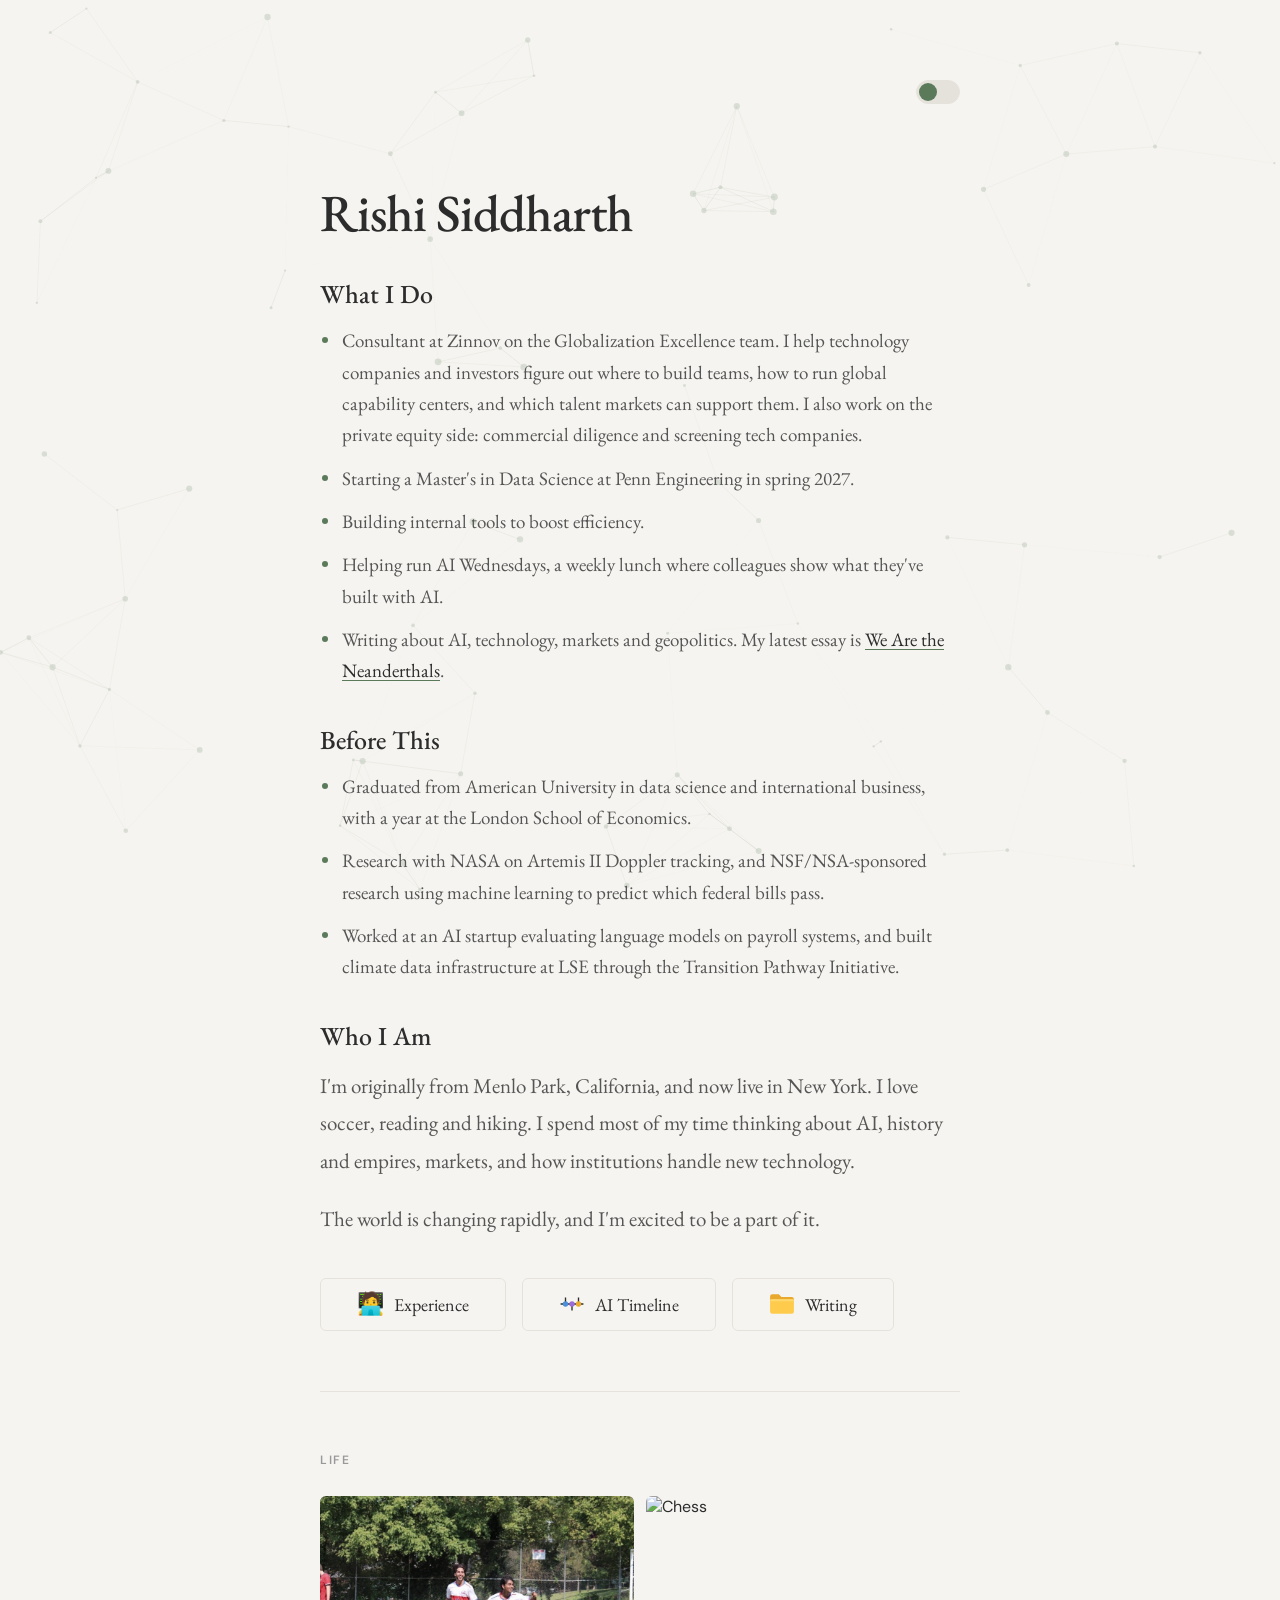
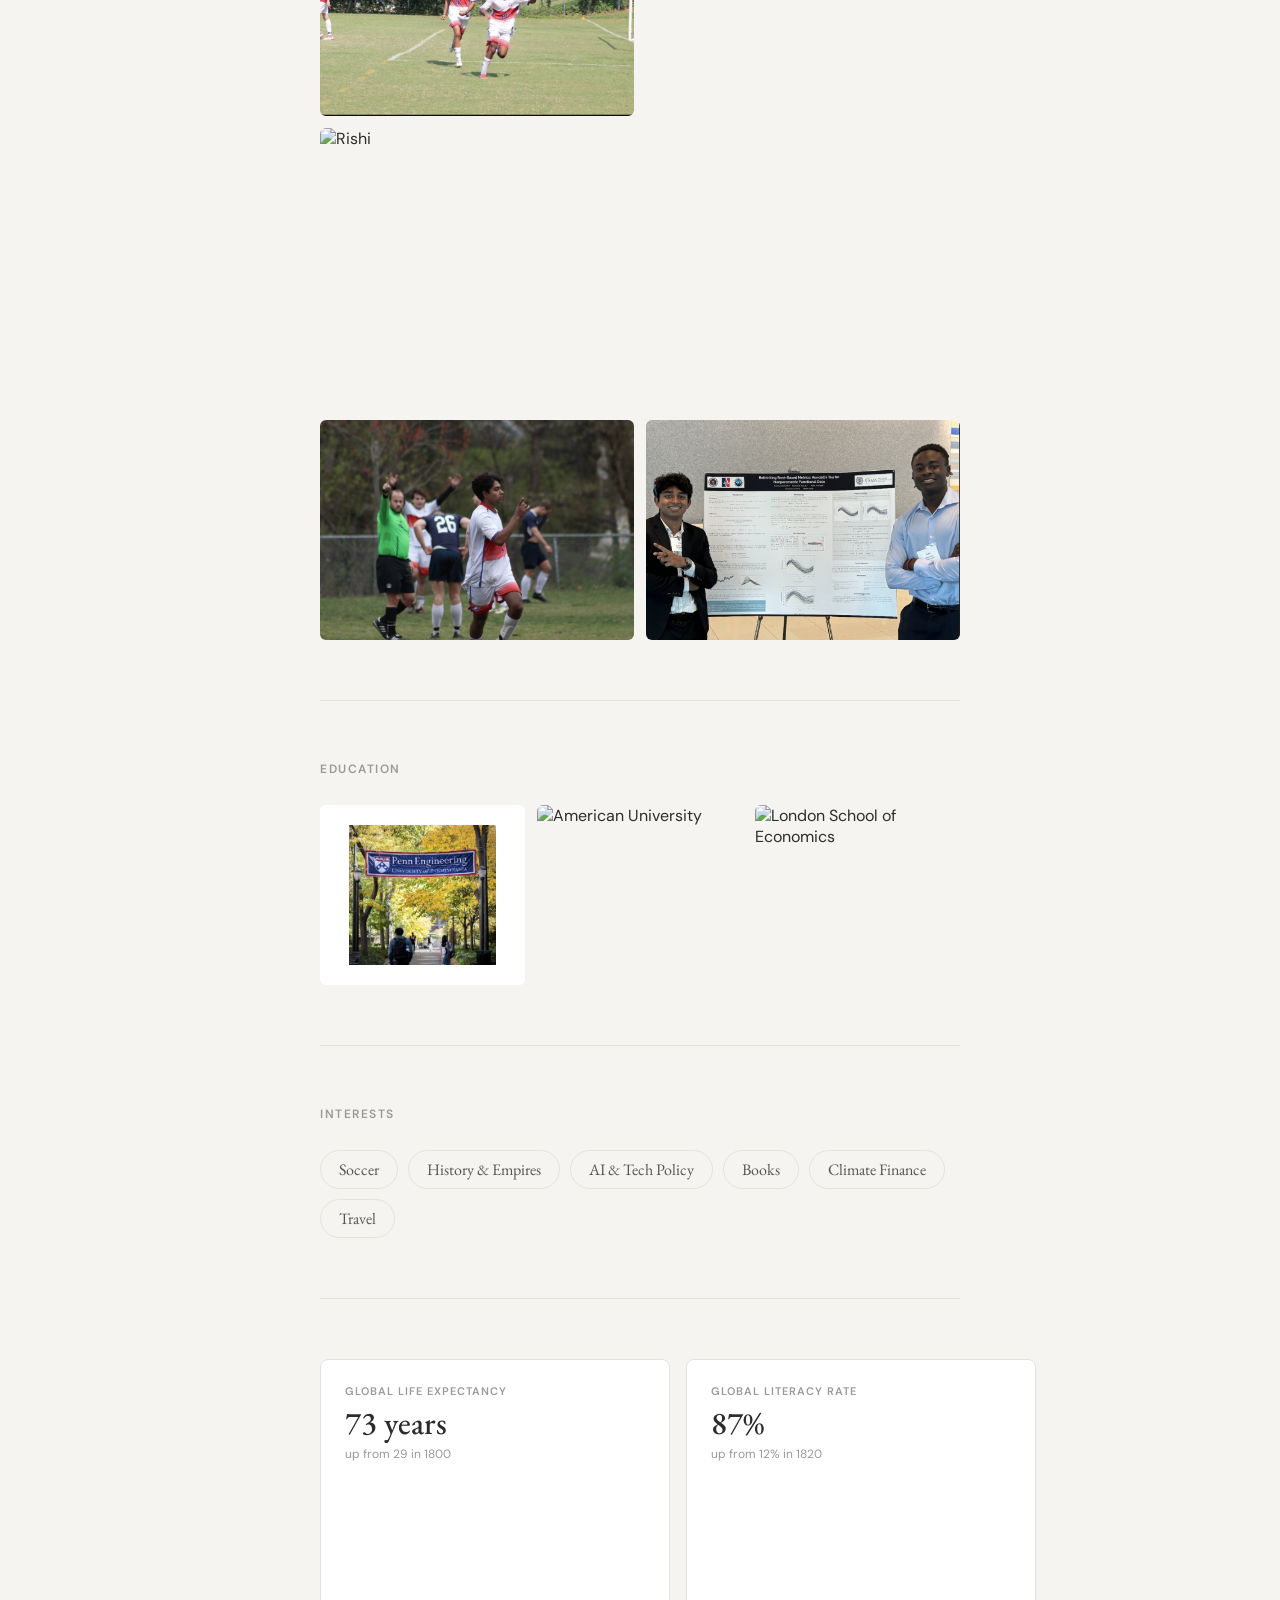
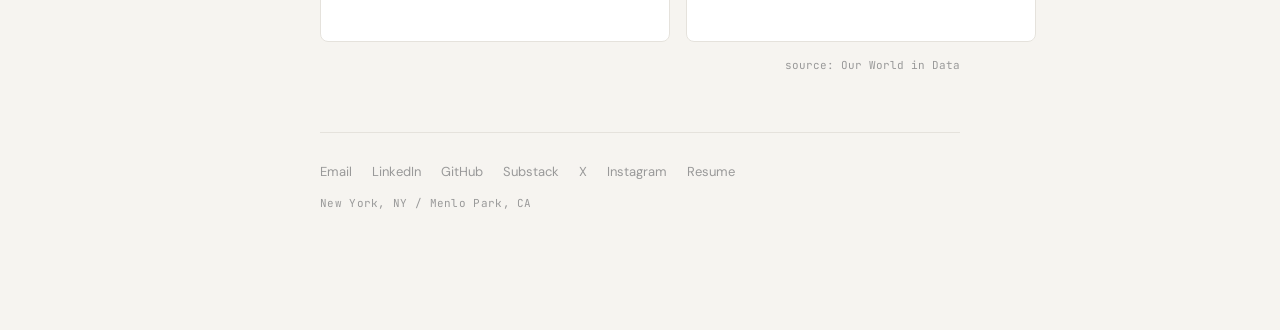
==== index.html @ 066c911d "push" ====
<!DOCTYPE html>
<html lang="en">
<head>
    <meta charset="UTF-8">
    <meta name="viewport" content="width=device-width, initial-scale=1.0">
    <title>Rishi Siddharth</title>
    <link href="https://fonts.googleapis.com/css2?family=EB+Garamond:ital,wght@0,400;0,500;0,600;1,400;1,500&family=DM+Sans:wght@400;500;600&family=JetBrains+Mono:wght@400;500&display=swap" rel="stylesheet">
    <script src="https://cdnjs.cloudflare.com/ajax/libs/Chart.js/4.4.1/chart.umd.min.js"></script>
    <style>
        :root {
            --bg: #f6f4f0;
            --text: #2c2c2c;
            --text-secondary: #555;
            --text-muted: #999;
            --accent: #5a7a5a;
            --accent-dim: #5a7a5a40;
            --border: #e5e2dc;
            --toggle-bg: #e5e2dc;
            --node-color: 90, 122, 90;
            --card-bg: #ffffff;
            --chart-fill: rgba(90, 122, 90, 0.08);
        }

        [data-theme="dark"] {
            --bg: #111111;
            --text: #e8e6e1;
            --text-secondary: #a0a0a0;
            --text-muted: #555;
            --accent: #7fa87f;
            --accent-dim: #7fa87f40;
            --border: #2a2a2a;
            --toggle-bg: #2a2a2a;
            --node-color: 127, 168, 127;
            --card-bg: #1a1a1a;
            --chart-fill: rgba(127, 168, 127, 0.1);
        }

        * { margin: 0; padding: 0; box-sizing: border-box; }
        html { scroll-behavior: smooth; }

        body {
            font-family: 'DM Sans', sans-serif;
            color: var(--text);
            background: var(--bg);
            transition: background 0.4s, color 0.4s;
            overflow-x: hidden;
        }

        #constellation {
            position: fixed;
            top: 0; left: 0;
            width: 100vw; height: 100vh;
            pointer-events: none;
            opacity: 0.4;
            z-index: 0;
        }

        .page {
            position: relative;
            z-index: 1;
            max-width: 720px;
            margin: 0 auto;
            padding: 80px 40px 120px;
        }

        .header {
            display: flex;
            justify-content: space-between;
            align-items: center;
            margin-bottom: 80px;
        }

        .header .name {
            font-family: 'EB Garamond', serif;
            font-size: 18px; font-weight: 500;
            letter-spacing: 0.5px; color: var(--text);
        }

        .theme-toggle {
            width: 44px; height: 24px;
            background: var(--toggle-bg);
            border: 1px solid var(--border);
            border-radius: 12px; cursor: pointer;
            position: relative; transition: background 0.3s;
        }

        .theme-toggle::after {
            content: ''; width: 18px; height: 18px;
            background: var(--accent); border-radius: 50%;
            position: absolute; top: 2px; left: 2px;
            transition: transform 0.3s;
        }

        [data-theme="dark"] .theme-toggle::after { transform: translateX(20px); }

        h1 {
            font-family: 'EB Garamond', serif;
            font-size: 52px; font-weight: 500;
            color: var(--text); letter-spacing: -1px;
            margin-bottom: 12px; line-height: 1.1;
        }

        .tagline {
            font-family: 'JetBrains Mono', monospace;
            font-size: 13px; color: var(--text-muted);
            letter-spacing: 0.5px; margin-bottom: 48px;
        }

        .bio {
            font-family: 'EB Garamond', serif;
            font-size: 21px; line-height: 1.8;
            color: var(--text-secondary); margin-bottom: 20px;
        }

        .page-links {
            flex-wrap: wrap;
            display: flex;
            gap: 16px;
            margin-top: 40px;
        }

        .page-link {
            font-family: 'EB Garamond', serif;
            font-size: 18px;
            color: var(--text);
            padding: 14px 36px;
            border: 1px solid var(--border);
            border-radius: 6px;
            text-decoration: none;
            transition: all 0.3s;
        }

        .page-link:hover {
            border-color: var(--accent);
            color: var(--accent);
            transform: translateY(-2px);
        }

        .divider {
            width: 100%; height: 1px;
            background: var(--border);
            margin: 60px 0;
        }

        .section-label {
            font-size: 12px; font-weight: 600;
            letter-spacing: 1.5px; text-transform: uppercase;
            color: var(--text-muted); margin-bottom: 28px;
        }

        .photo-grid {
            display: grid;
            grid-template-columns: 1fr 1fr;
            gap: 12px;
        }

        .photo-grid img {
            width: 100%; height: 220px;
            object-fit: cover; border-radius: 6px;
            display: block;
            transition: transform 0.4s, filter 0.4s;
            filter: grayscale(20%);
        }

        .photo-grid img:hover {
            transform: scale(1.02);
            filter: grayscale(0%);
        }

        .edu-grid { grid-template-columns: 1fr 1fr 1fr; }
        .edu-grid img { height: 180px; }

        .photo-grid .wide {
            grid-column: 1 / -1;
            height: 280px;
        }

        .interests {
            display: flex; flex-wrap: wrap; gap: 10px;
        }

        .interest {
            font-family: 'EB Garamond', serif;
            font-size: 16px; color: var(--text-secondary);
            padding: 8px 18px;
            border: 1px solid var(--border);
            border-radius: 20px;
            transition: all 0.3s;
        }

        .interest:hover {
            border-color: var(--accent);
            color: var(--accent);
        }

        .charts-grid {
            display: grid;
            grid-template-columns: 1fr 1fr;
            gap: 16px;
        }

        .chart-card {
            background: var(--card-bg);
            border: 1px solid var(--border);
            border-radius: 8px; padding: 24px;
            transition: border-color 0.3s, background 0.4s;
        }

        .chart-card:hover { border-color: var(--accent); }

        .chart-label {
            font-size: 11px; font-weight: 600;
            letter-spacing: 1px; text-transform: uppercase;
            color: var(--text-muted); margin-bottom: 4px;
        }

        .chart-number {
            font-family: 'EB Garamond', serif;
            font-size: 32px; font-weight: 500;
            color: var(--text); margin-bottom: 2px;
        }

        .chart-sub {
            font-size: 12px; color: var(--text-muted);
            margin-bottom: 20px;
        }

        .chart-source {
            font-size: 11px; color: var(--text-muted);
            text-align: right; margin-top: 16px;
            font-family: 'JetBrains Mono', monospace;
        }

        .essay-card {
            display: block;
            border: 1px solid var(--border);
            border-radius: 8px;
            overflow: hidden;
            background: var(--card-bg);
            text-decoration: none;
            color: var(--text);
            transition: border-color 0.3s, transform 0.3s, background 0.4s;
        }

        .essay-card:hover {
            border-color: var(--accent);
            transform: translateY(-2px);
        }

        .essay-cover {
            width: 100%;
            display: block;
            background: #ffffff;
            border-bottom: 1px solid var(--border);
        }

        .essay-body { padding: 24px 28px 28px; }

        .essay-meta {
            font-family: 'JetBrains Mono', monospace;
            font-size: 11px;
            color: var(--text-muted);
            letter-spacing: 0.5px;
            margin-bottom: 10px;
        }

        .essay-title {
            font-family: 'EB Garamond', serif;
            font-size: 28px;
            font-weight: 500;
            color: var(--text);
            margin-bottom: 8px;
        }

        .essay-desc {
            font-family: 'EB Garamond', serif;
            font-size: 18px;
            line-height: 1.6;
            color: var(--text-secondary);
            margin-bottom: 22px;
        }

        .essay-actions { display: flex; gap: 12px; flex-wrap: wrap; }

        .essay-btn {
            font-size: 13px;
            font-weight: 500;
            padding: 10px 20px;
            border-radius: 6px;
            text-decoration: none;
            border: 1px solid var(--border);
            color: var(--text);
            transition: all 0.3s;
        }

        .essay-btn.primary {
            background: var(--text);
            color: var(--bg);
            border-color: var(--text);
        }

        .essay-btn:hover {
            border-color: var(--accent);
            color: var(--accent);
            background: transparent;
        }

        .section-heading {
            font-family: 'EB Garamond', serif;
            font-size: 26px;
            font-weight: 500;
            color: var(--text);
            margin: 36px 0 14px;
        }

        .bullets {
            list-style: none;
            margin-bottom: 8px;
        }

        .bullets li {
            font-family: 'EB Garamond', serif;
            font-size: 19px;
            line-height: 1.65;
            color: var(--text-secondary);
            padding-left: 22px;
            position: relative;
            margin-bottom: 12px;
        }

        .bullets li::before {
            content: '';
            position: absolute;
            left: 2px; top: 12px;
            width: 6px; height: 6px;
            border-radius: 50%;
            background: var(--accent);
        }

        .bullets a, .bio a {
            color: var(--text);
            text-decoration: underline;
            text-decoration-color: var(--accent);
            text-underline-offset: 3px;
        }

        .page-link.folder-link,
        .page-link.icon-link {
            display: inline-flex;
            align-items: center;
            gap: 10px;
        }

        .folder-icon { width: 26px; height: 22px; flex-shrink: 0; }
        .link-emoji { font-size: 22px; line-height: 1; }
        .timeline-icon { width: 26px; height: 22px; flex-shrink: 0; }

        .footer-contacts {
            margin-top: 60px;
            padding-top: 30px;
            border-top: 1px solid var(--border);
            display: flex;
            flex-wrap: wrap;
            gap: 20px;
        }

        .footer-contacts a {
            color: var(--text-muted);
            text-decoration: none;
            font-size: 13px;
            transition: color 0.3s;
        }

        .footer-contacts a:hover { color: var(--accent); }

        .footer-location {
            font-family: 'JetBrains Mono', monospace;
            font-size: 11px;
            color: var(--text-muted);
            margin-top: 16px;
            letter-spacing: 0.3px;
        }

        @media (max-width: 600px) {
            .page { padding: 40px 20px 80px; }
            h1 { font-size: 36px; }
            .photo-grid { grid-template-columns: 1fr; }
            .photo-grid .wide { height: 220px; }
            .photo-grid img { height: 200px; }
            .charts-grid { grid-template-columns: 1fr; }
            .page-links { flex-direction: column; }
            .edu-grid { grid-template-columns: 1fr; }
        }
    </style>
</head>
<body>
    <canvas id="constellation"></canvas>

    <div class="page">
        <div class="header" style="justify-content: flex-end;">
            <div class="theme-toggle" onclick="toggleTheme()" title="Toggle dark mode"></div>
        </div>

        <h1>Rishi Siddharth</h1>

        <h2 class="section-heading">What I Do</h2>
        <ul class="bullets">
            <li>Consultant at Zinnov on the Globalization Excellence team. I help technology companies and investors figure out where to build teams, how to run global capability centers, and which talent markets can support them. I also work on the private equity side: commercial diligence and screening tech companies.</li>
            <li>Starting a Master's in Data Science at Penn Engineering in spring 2027.</li>
            <li>Building internal tools to boost efficiency.</li>
            <li>Helping run AI Wednesdays, a weekly lunch where colleagues show what they've built with AI.</li>
            <li>Writing about AI, technology, markets and geopolitics. My latest essay is <a href="writing.html">We Are the Neanderthals</a>.</li>
        </ul>

        <h2 class="section-heading">Before This</h2>
        <ul class="bullets">
            <li>Graduated from American University in data science and international business, with a year at the London School of Economics.</li>
            <li>Research with NASA on Artemis II Doppler tracking, and NSF/NSA-sponsored research using machine learning to predict which federal bills pass.</li>
            <li>Worked at an AI startup evaluating language models on payroll systems, and built climate data infrastructure at LSE through the Transition Pathway Initiative.</li>
        </ul>

        <h2 class="section-heading">Who I Am</h2>
        <p class="bio">
            I'm originally from Menlo Park, California, and now live in New York. I love soccer, reading and hiking. I spend most of my time thinking about AI, history and empires, markets, and how institutions handle new technology.
        </p>
        <p class="bio">
            The world is changing rapidly, and I'm excited to be a part of it.
        </p>

        <!-- Side Quests: add 4-6 real stories, newest first, then uncomment.
        <h2 class="section-heading">Side Quests</h2>
        <ul class="bullets">
            <li>20XX: ...</li>
        </ul>
        -->

        <div class="page-links">
            <a href="experience.html" class="page-link icon-link"><span class="link-emoji" aria-hidden="true">🧑‍💻</span>Experience</a>
            <a href="ai-timeline.html" class="page-link icon-link"><svg class="timeline-icon" viewBox="0 0 48 40" aria-hidden="true"><line x1="4" y1="20" x2="44" y2="20" stroke="currentColor" stroke-width="3" stroke-linecap="round"/><line x1="12" y1="20" x2="12" y2="8" stroke="currentColor" stroke-width="2.5"/><line x1="24" y1="20" x2="24" y2="32" stroke="currentColor" stroke-width="2.5"/><line x1="36" y1="20" x2="36" y2="8" stroke="currentColor" stroke-width="2.5"/><circle cx="12" cy="20" r="5" fill="#4A90D9"/><circle cx="24" cy="20" r="5" fill="#9B6BD9"/><circle cx="36" cy="20" r="5" fill="#E8A92E"/></svg>AI Timeline</a>
            <a href="writing.html" class="page-link folder-link"><svg class="folder-icon" viewBox="0 0 48 40" aria-hidden="true"><path d="M2 6a4 4 0 0 1 4-4h12l5 5h19a4 4 0 0 1 4 4v3H2z" fill="#E8A92E"/><rect x="2" y="11" width="44" height="27" rx="4" fill="#FFCB4C"/><rect x="2" y="11" width="44" height="4" rx="2" fill="#FFD970"/></svg>Writing</a>
        </div>

        <div class="divider"></div>

        <p class="section-label">Life</p>
        <div class="photo-grid">
            <img src="images/cambridge.png" alt="Cambridge">
            <img src="images/chess.jpeg" alt="Chess">
            <img src="images/rishi.png" alt="Rishi" class="wide">
            <img src="images/soccer.png" alt="Soccer">
            <img src="images/conference.png" alt="Conference">
        </div>

        <div class="divider"></div>

        <p class="section-label">Education</p>
        <div class="photo-grid edu-grid">
            <img src="images/upenn.png" alt="University of Pennsylvania, Penn Engineering" style="object-fit: contain; background: #fff; padding: 20px;">
            <img src="images/American_University.png" alt="American University">
            <img src="images/LSE.png" alt="London School of Economics">
        </div>

        <div class="divider"></div>

        <p class="section-label">Interests</p>
        <div class="interests">
            <span class="interest">Soccer</span>
            <span class="interest">History & Empires</span>
            <span class="interest">AI & Tech Policy</span>
            <span class="interest">Books</span>
            <span class="interest">Climate Finance</span>
            <span class="interest">Travel</span>
        </div>

        <div class="divider"></div>

        <p class="section-label"></p>
        <div class="charts-grid">
            <div class="chart-card">
                <p class="chart-label">Global life expectancy</p>
                <p class="chart-number">73 years</p>
                <p class="chart-sub">up from 29 in 1800</p>
                <canvas id="chart1" height="130"></canvas>
            </div>
            <div class="chart-card">
                <p class="chart-label">Global literacy rate</p>
                <p class="chart-number">87%</p>
                <p class="chart-sub">up from 12% in 1820</p>
                <canvas id="chart2" height="130"></canvas>
            </div>
        </div>
        <p class="chart-source">source: Our World in Data</p>

        <div class="footer-contacts">
            <a href="mailto:rs5309a@american.edu">Email</a>
            <a href="https://www.linkedin.com/in/rishi-siddharth" target="_blank">LinkedIn</a>
            <a href="https://github.com/rishisiddharth" target="_blank">GitHub</a>
            <a href="https://rishisiddharth.substack.com" target="_blank">Substack</a>
            <a href="https://x.com/ertratz" target="_blank">X</a>
            <a href="https://www.instagram.com/ishi" target="_blank">Instagram</a>
            <a href="Rishi_Siddharth_Resume2026.pdf" target="_blank">Resume</a>
        </div>
        <p class="footer-location">New York, NY / Menlo Park, CA</p>
    </div>

    <script>
        function toggleTheme() {
            const html = document.documentElement;
            const next = html.getAttribute('data-theme') === 'dark' ? 'light' : 'dark';
            html.setAttribute('data-theme', next);
            localStorage.setItem('theme', next);
            buildCharts();
        }
        const saved = localStorage.getItem('theme');
        if (saved === 'dark') document.documentElement.setAttribute('data-theme', 'dark');

        const canvas = document.getElementById('constellation');
        const ctx = canvas.getContext('2d');
        const nodes = [];
        const NUM = 80;

        function resize() {
            const dpr = window.devicePixelRatio || 1;
            canvas.width = window.innerWidth * dpr;
            canvas.height = window.innerHeight * dpr;
            ctx.setTransform(dpr, 0, 0, dpr, 0, 0);
        }

        window.addEventListener('resize', resize);
        resize();

        for (let i = 0; i < NUM; i++) {
            nodes.push({
                x: Math.random() * window.innerWidth,
                y: Math.random() * window.innerHeight,
                vx: (Math.random() - 0.5) * 0.3,
                vy: (Math.random() - 0.5) * 0.3,
                r: Math.random() * 2.5 + 1
            });
        }

        function drawConstellation() {
            const w = window.innerWidth;
            const h = window.innerHeight;
            ctx.clearRect(0, 0, w, h);
            const style = getComputedStyle(document.documentElement);
            const rgb = style.getPropertyValue('--node-color').trim();

            for (let i = 0; i < NUM; i++) {
                const a = nodes[i];
                a.x += a.vx; a.y += a.vy;
                if (a.x < 0 || a.x > w) a.vx *= -1;
                if (a.y < 0 || a.y > h) a.vy *= -1;

                for (let j = i + 1; j < NUM; j++) {
                    const b = nodes[j];
                    const dist = Math.sqrt((a.x - b.x) ** 2 + (a.y - b.y) ** 2);
                    if (dist < 160) {
                        ctx.beginPath(); ctx.moveTo(a.x, a.y); ctx.lineTo(b.x, b.y);
                        ctx.strokeStyle = 'rgba(' + rgb + ',' + (0.25 * (1 - dist / 160)) + ')';
                        ctx.lineWidth = 1; ctx.stroke();
                    }
                }
                ctx.beginPath(); ctx.arc(a.x, a.y, a.r, 0, Math.PI * 2);
                ctx.fillStyle = 'rgba(' + rgb + ', 0.45)'; ctx.fill();
            }
            requestAnimationFrame(drawConstellation);
        }
        drawConstellation();

        let chart1Instance = null;
        let chart2Instance = null;

        function buildCharts() {
            const style = getComputedStyle(document.documentElement);
            const accent = style.getPropertyValue('--accent').trim();
            const fill = style.getPropertyValue('--chart-fill').trim();
            const muted = style.getPropertyValue('--text-muted').trim();
            const border = style.getPropertyValue('--border').trim();

            const baseOpts = {
                responsive: true,
                animation: { duration: 1800, easing: 'easeOutQuart' },
                plugins: { legend: { display: false }, tooltip: {
                    backgroundColor: '#1a1a1a', titleFont: { size: 11, family: 'JetBrains Mono' },
                    bodyFont: { size: 11, family: 'JetBrains Mono' },
                    padding: 8, cornerRadius: 4, displayColors: false
                }},
                scales: {
                    x: { grid: { display: false }, ticks: { font: { size: 10, family: 'JetBrains Mono' }, color: muted, maxTicksLimit: 5 }, border: { display: false } },
                    y: { grid: { color: border, drawBorder: false }, ticks: { font: { size: 10, family: 'JetBrains Mono' }, color: muted }, border: { display: false } }
                },
                elements: { point: { radius: 0, hoverRadius: 4, hoverBackgroundColor: accent } }
            };

            if (chart1Instance) chart1Instance.destroy();
            if (chart2Instance) chart2Instance.destroy();

            chart1Instance = new Chart(document.getElementById('chart1'), {
                type: 'line',
                data: {
                    labels: ['1800','1850','1900','1920','1950','1970','1990','2000','2010','2024'],
                    datasets: [{ data: [29,30,32,33,46,58,65,67,70,73], borderColor: accent, backgroundColor: fill, borderWidth: 2, fill: true, tension: 0.4 }]
                },
                options: { ...baseOpts, scales: { ...baseOpts.scales, y: { ...baseOpts.scales.y, min: 20, max: 80, ticks: { ...baseOpts.scales.y.ticks, callback: v => v + 'yr' } } } }
            });

            chart2Instance = new Chart(document.getElementById('chart2'), {
                type: 'line',
                data: {
                    labels: ['1820','1870','1900','1930','1950','1970','1990','2000','2010','2024'],
                    datasets: [{ data: [12,18,21,30,42,60,75,81,84,87], borderColor: accent, backgroundColor: fill, borderWidth: 2, fill: true, tension: 0.4 }]
                },
                options: { ...baseOpts, scales: { ...baseOpts.scales, y: { ...baseOpts.scales.y, min: 0, max: 100, ticks: { ...baseOpts.scales.y.ticks, callback: v => v + '%' } } } }
            });
        }

        buildCharts();
    </script>
</body>
</html>
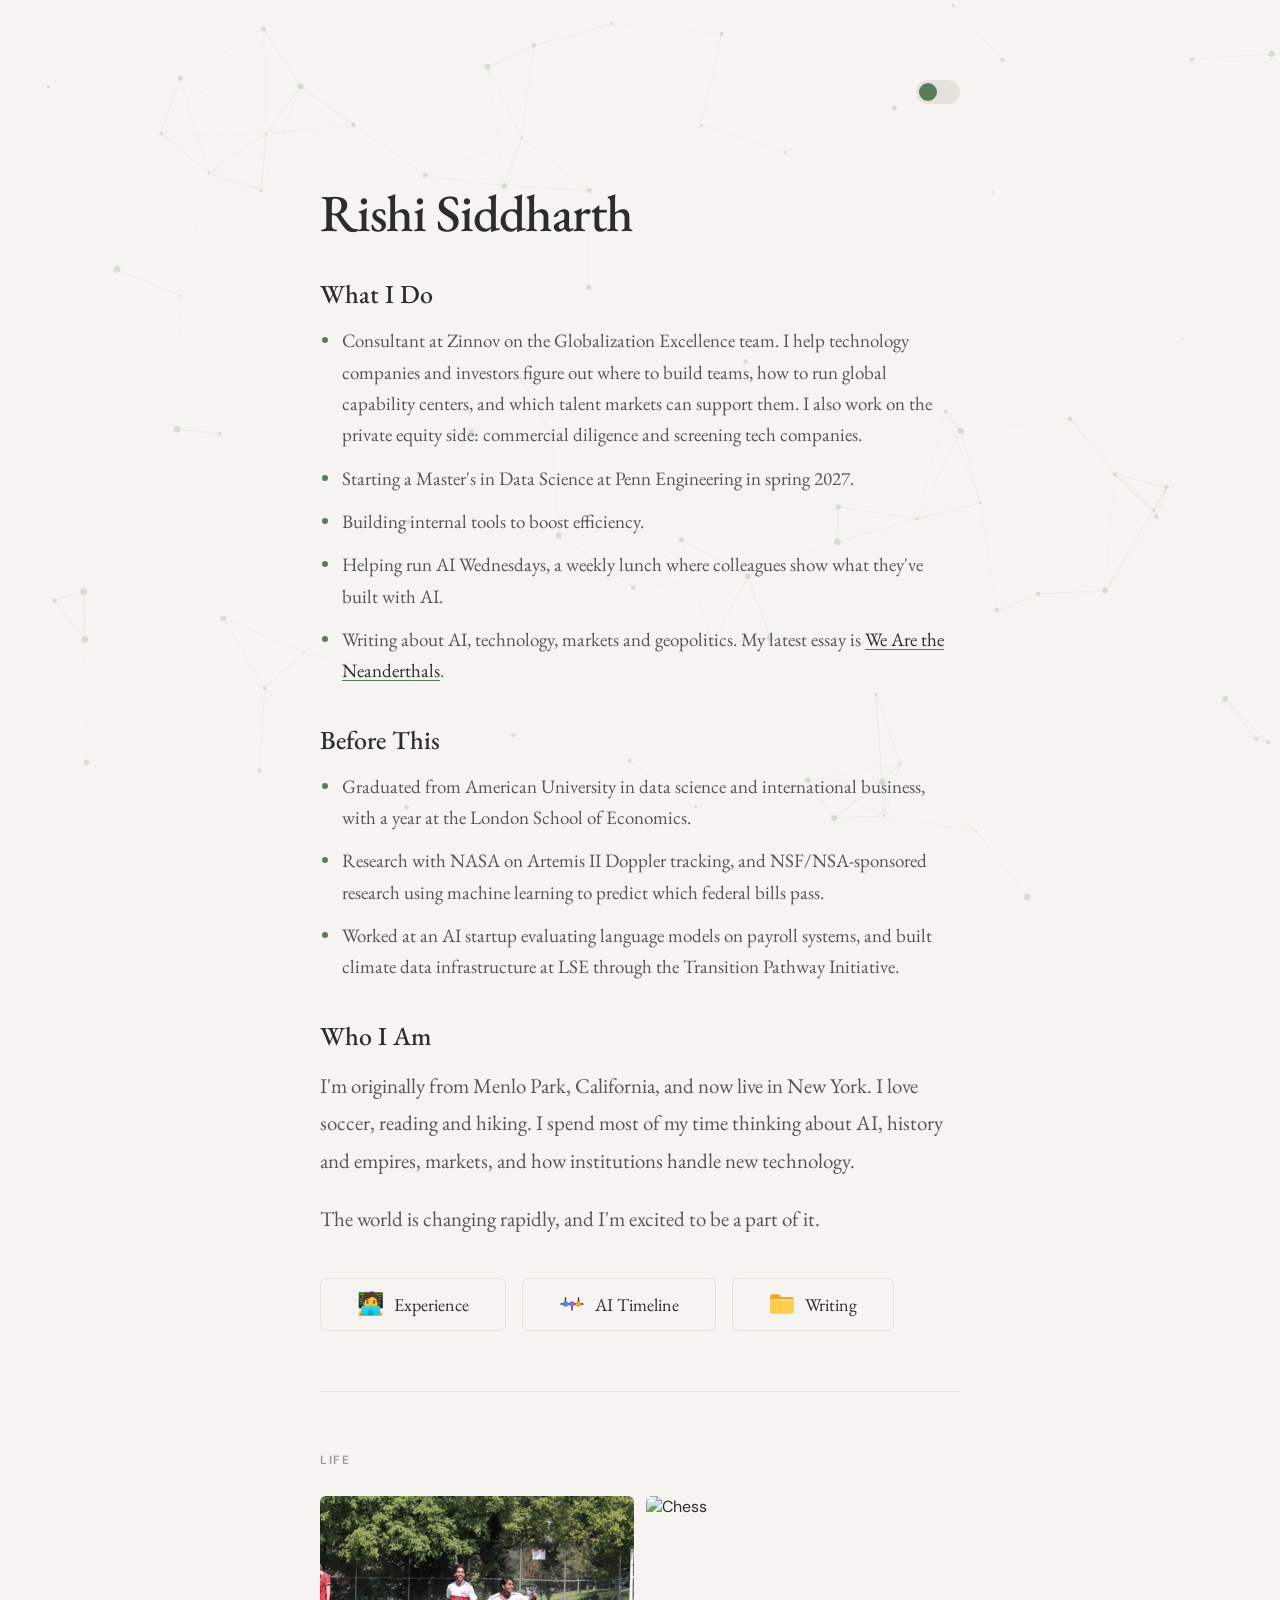
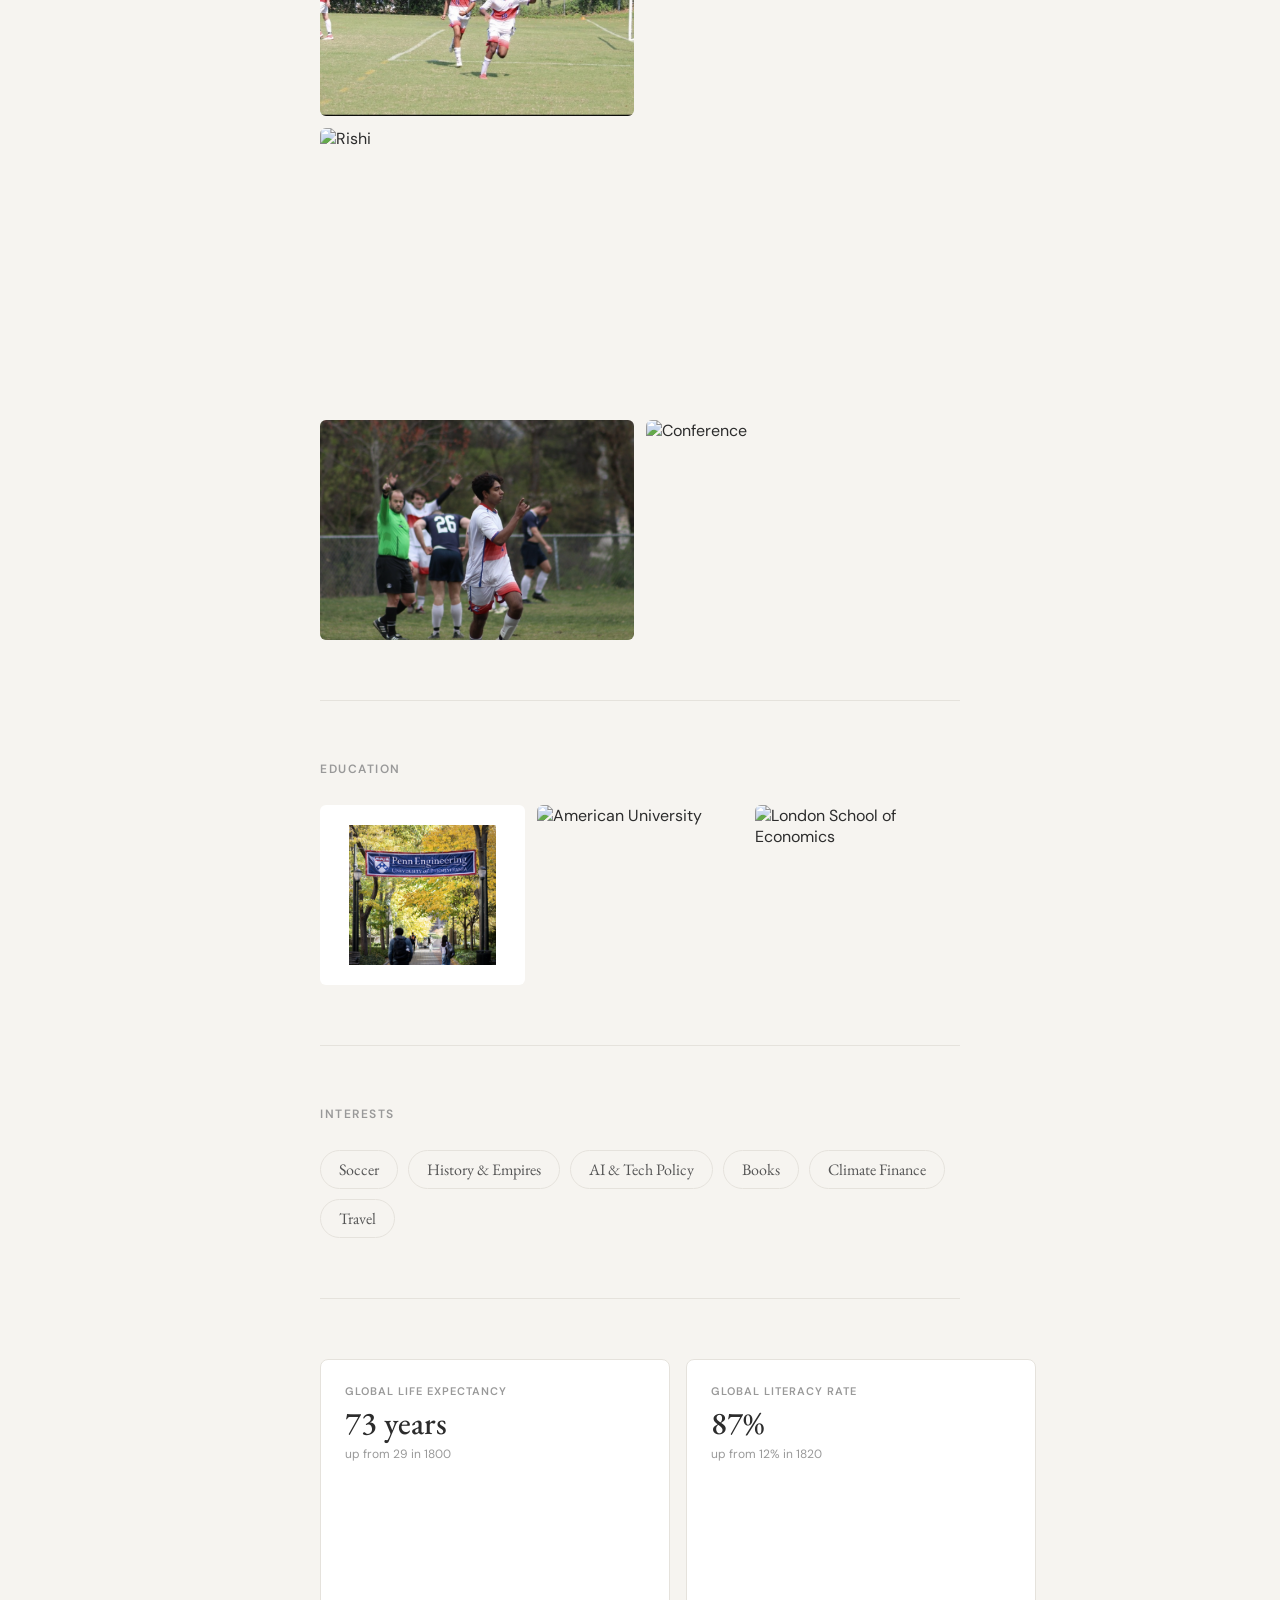
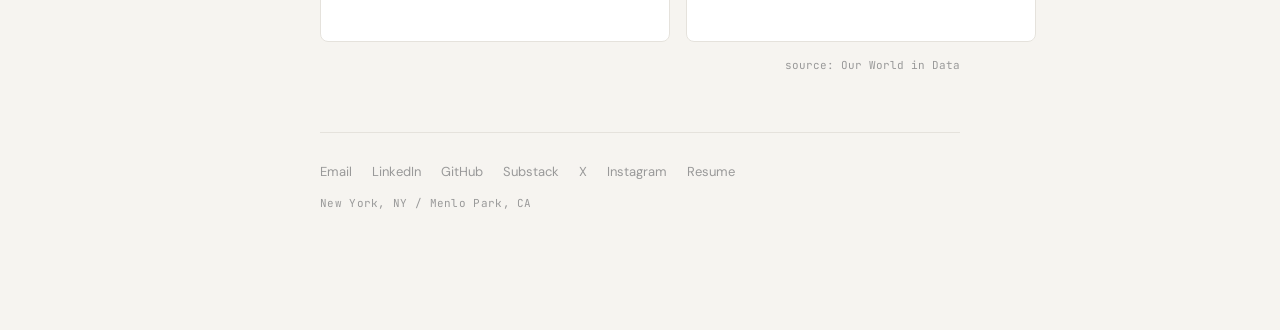
==== commit 2a4ac3b5: "added new pic" ====
--- a/index.html
+++ b/index.html
@@ -448,7 +448,7 @@
             <img src="images/chess.jpeg" alt="Chess">
             <img src="images/rishi.png" alt="Rishi" class="wide">
             <img src="images/soccer.png" alt="Soccer">
-            <img src="images/conference.png" alt="Conference">
+            <img src="images/images/IMG_1461.jpeg" alt="Conference">
         </div>
 
         <div class="divider"></div>
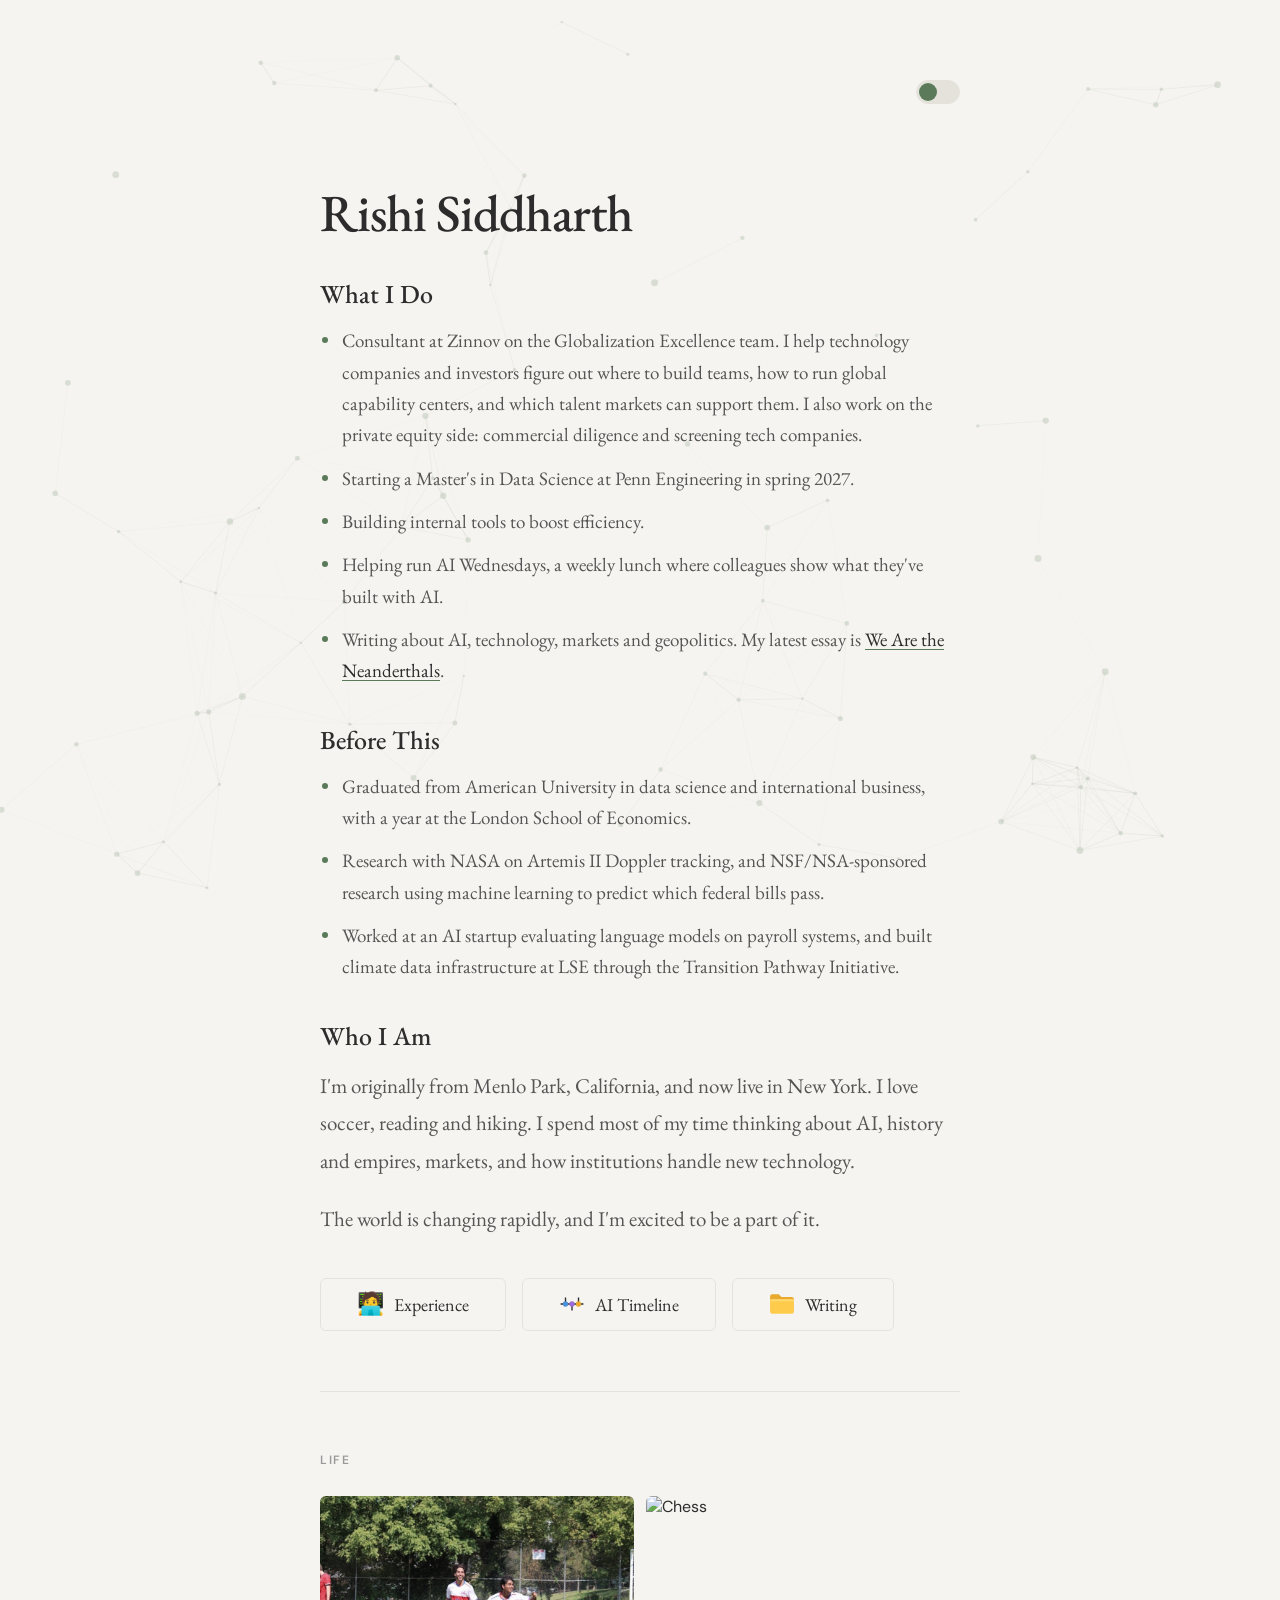
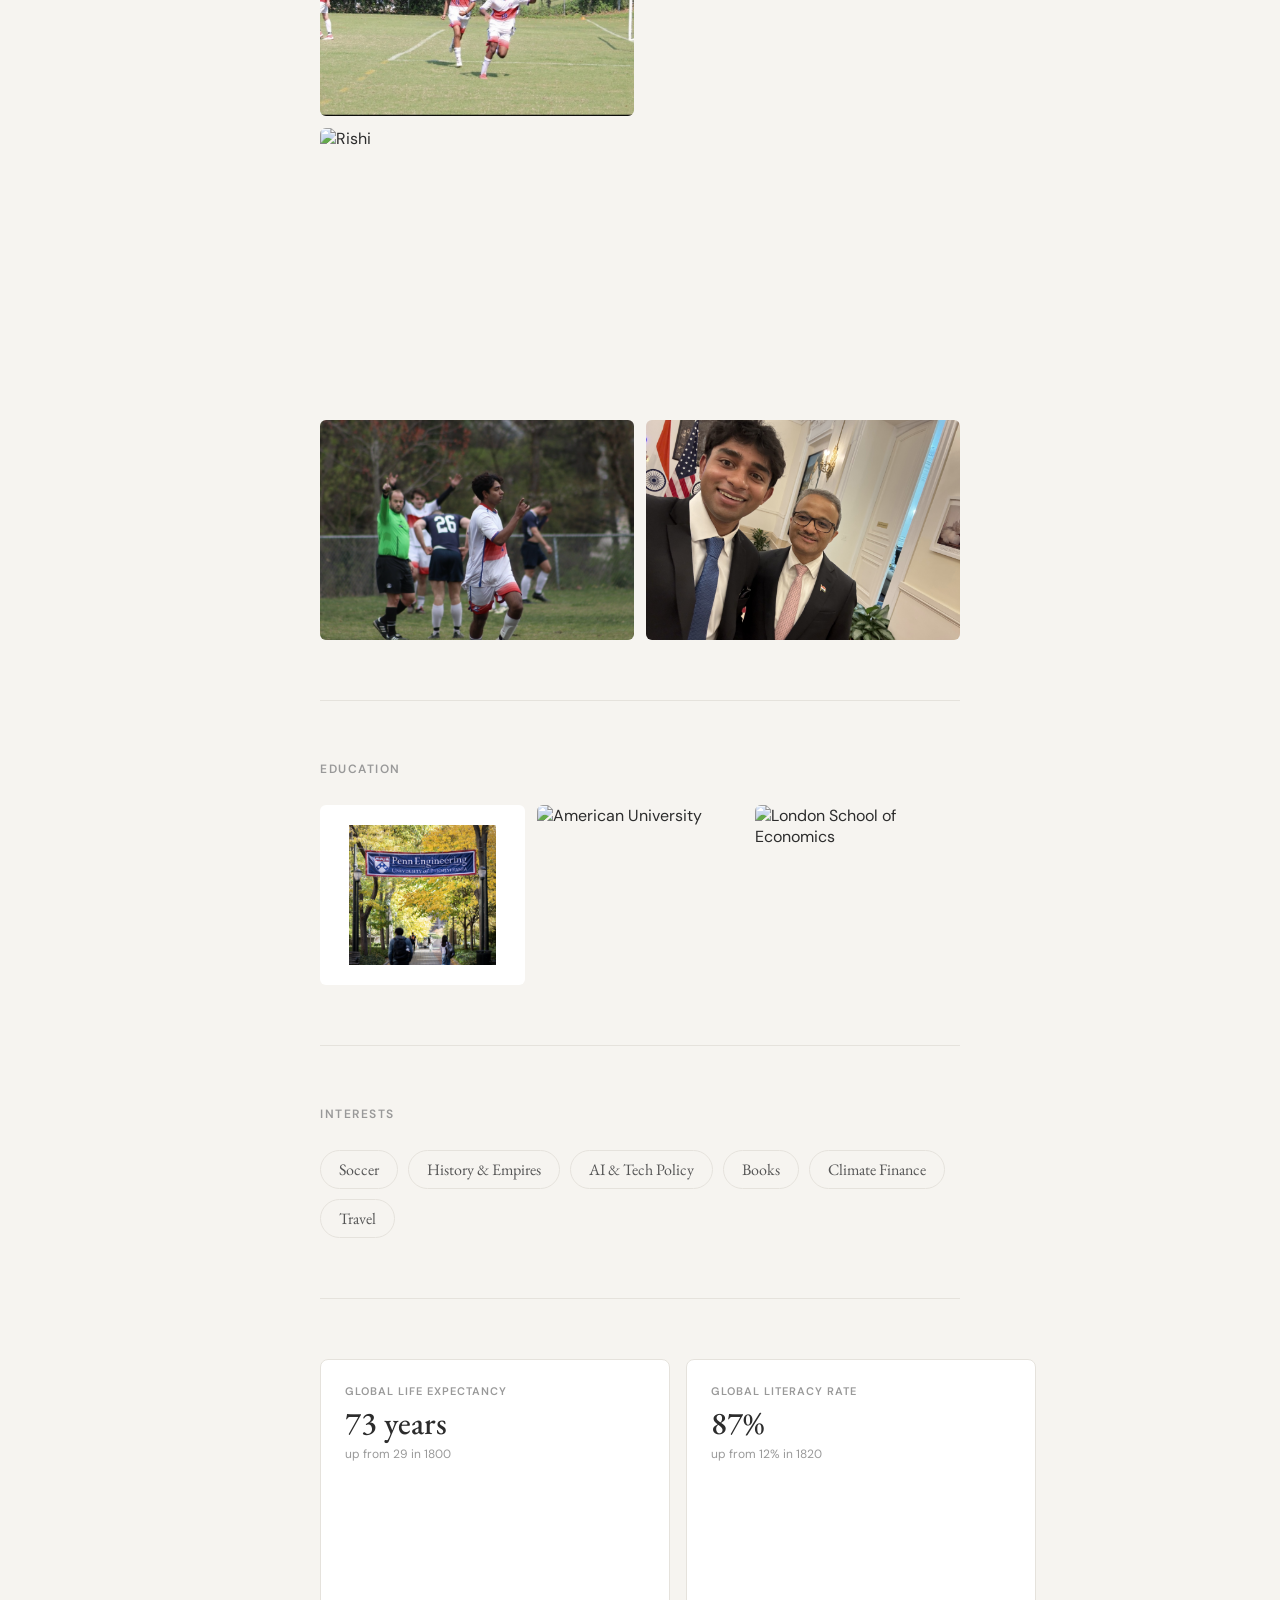
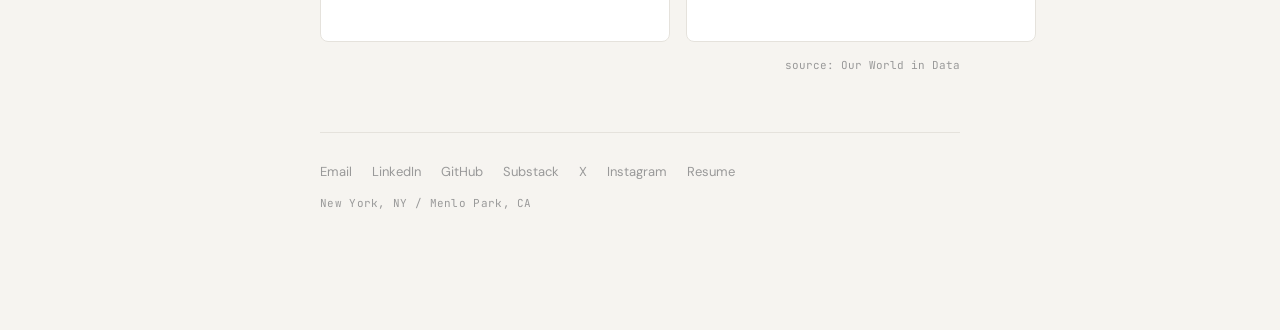
==== commit 749fe85f: "new pic" ====
--- a/index.html
+++ b/index.html
@@ -448,7 +448,7 @@
             <img src="images/chess.jpeg" alt="Chess">
             <img src="images/rishi.png" alt="Rishi" class="wide">
             <img src="images/soccer.png" alt="Soccer">
-            <img src="images/images/IMG_1461.jpeg" alt="Conference">
+            <img src="images/IMG_1461.jpeg" alt="Conference">
         </div>
 
         <div class="divider"></div>
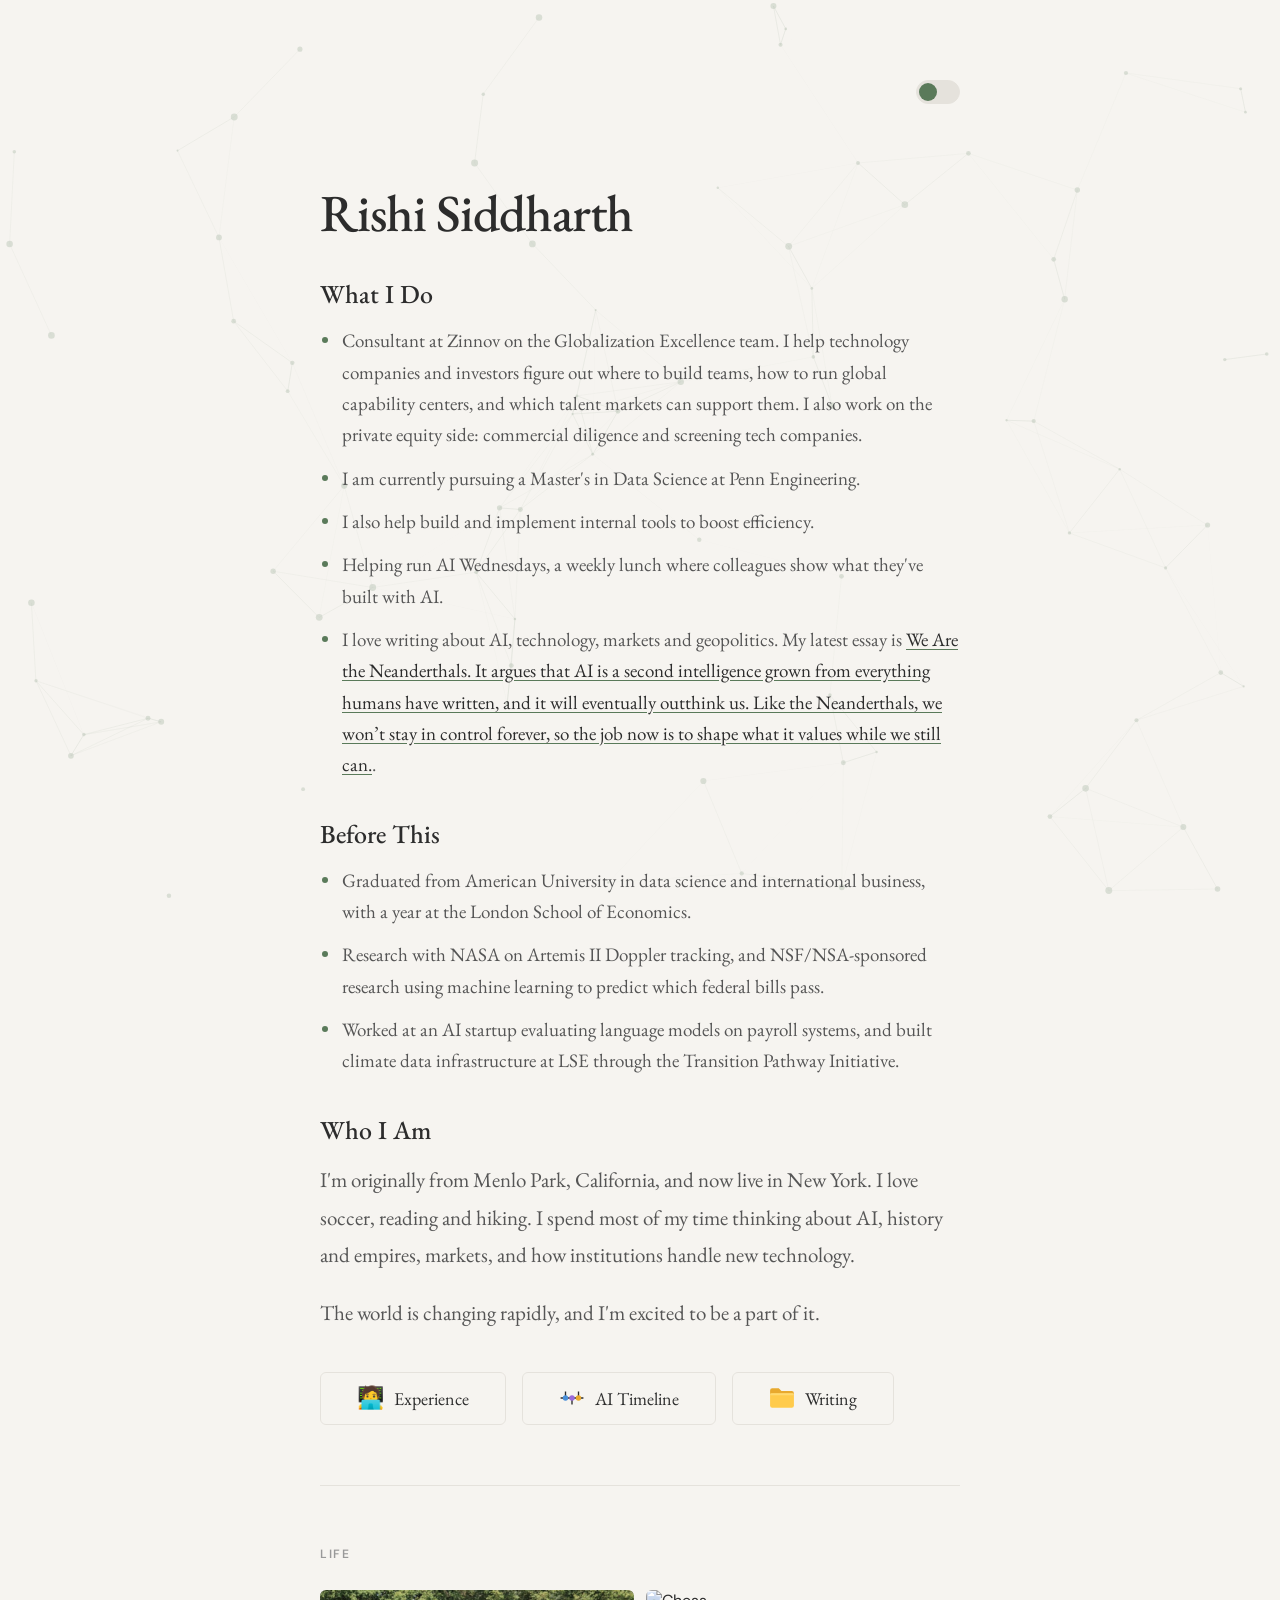
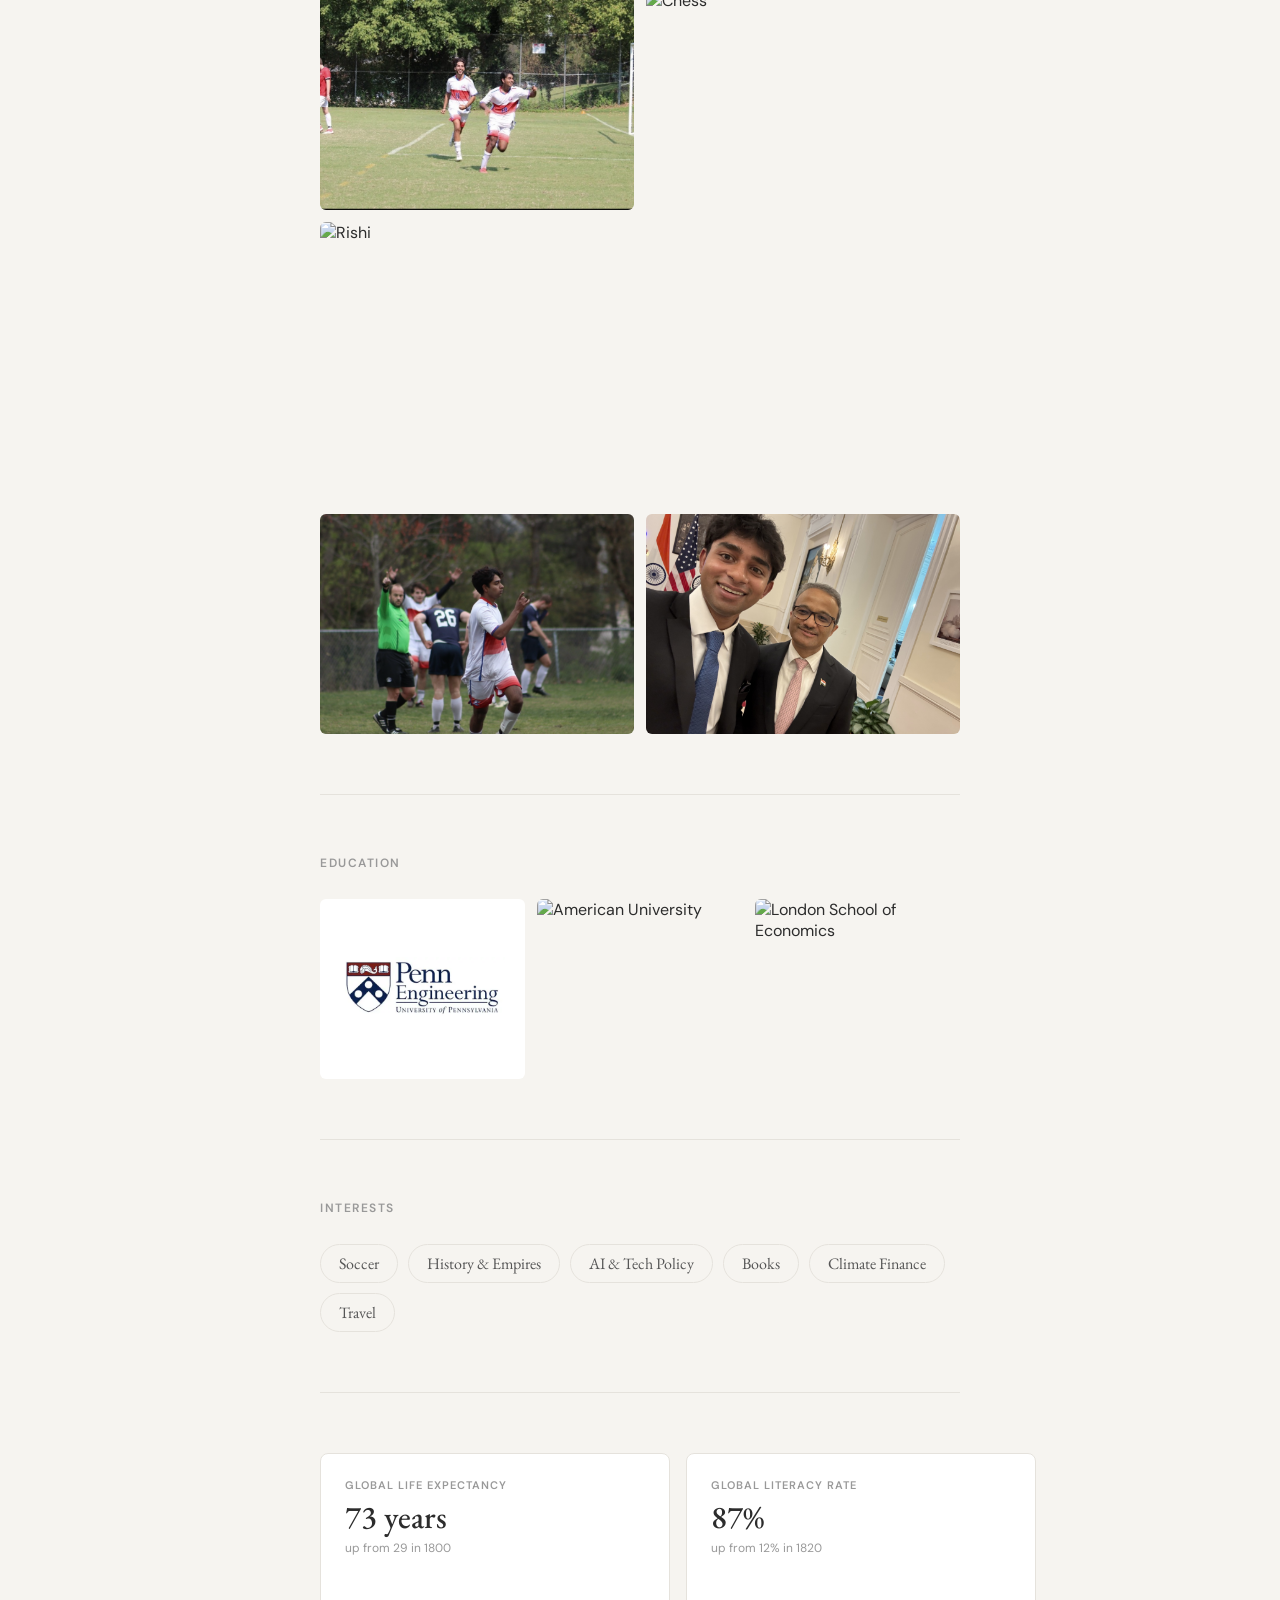
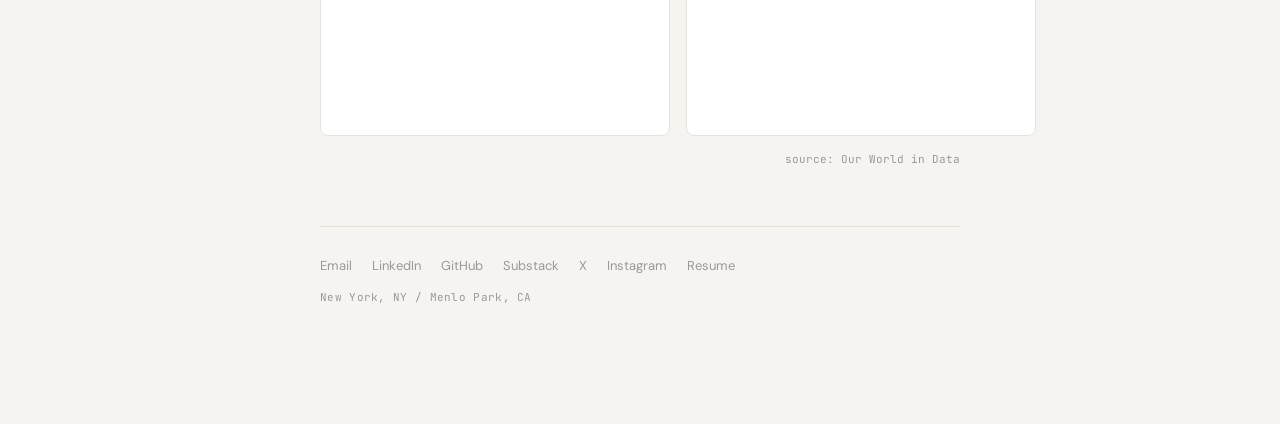
==== commit ace20205: "paper" ====
--- a/index.html
+++ b/index.html
@@ -406,10 +406,10 @@
         <h2 class="section-heading">What I Do</h2>
         <ul class="bullets">
             <li>Consultant at Zinnov on the Globalization Excellence team. I help technology companies and investors figure out where to build teams, how to run global capability centers, and which talent markets can support them. I also work on the private equity side: commercial diligence and screening tech companies.</li>
-            <li>Starting a Master's in Data Science at Penn Engineering in spring 2027.</li>
-            <li>Building internal tools to boost efficiency.</li>
+            <li>I am currently pursuing a Master's in Data Science at Penn Engineering.</li>
+            <li>I also help build and implement internal tools to boost efficiency.</li>
             <li>Helping run AI Wednesdays, a weekly lunch where colleagues show what they've built with AI.</li>
-            <li>Writing about AI, technology, markets and geopolitics. My latest essay is <a href="writing.html">We Are the Neanderthals</a>.</li>
+            <li>I love writing about AI, technology, markets and geopolitics. My latest essay is <a href="writing.html">We Are the Neanderthals. It argues that AI is a second intelligence grown from everything humans have written, and it will eventually outthink us. Like the Neanderthals, we won’t stay in control forever, so the job now is to shape what it values while we still can.</a>.</li>
         </ul>
 
         <h2 class="section-heading">Before This</h2>
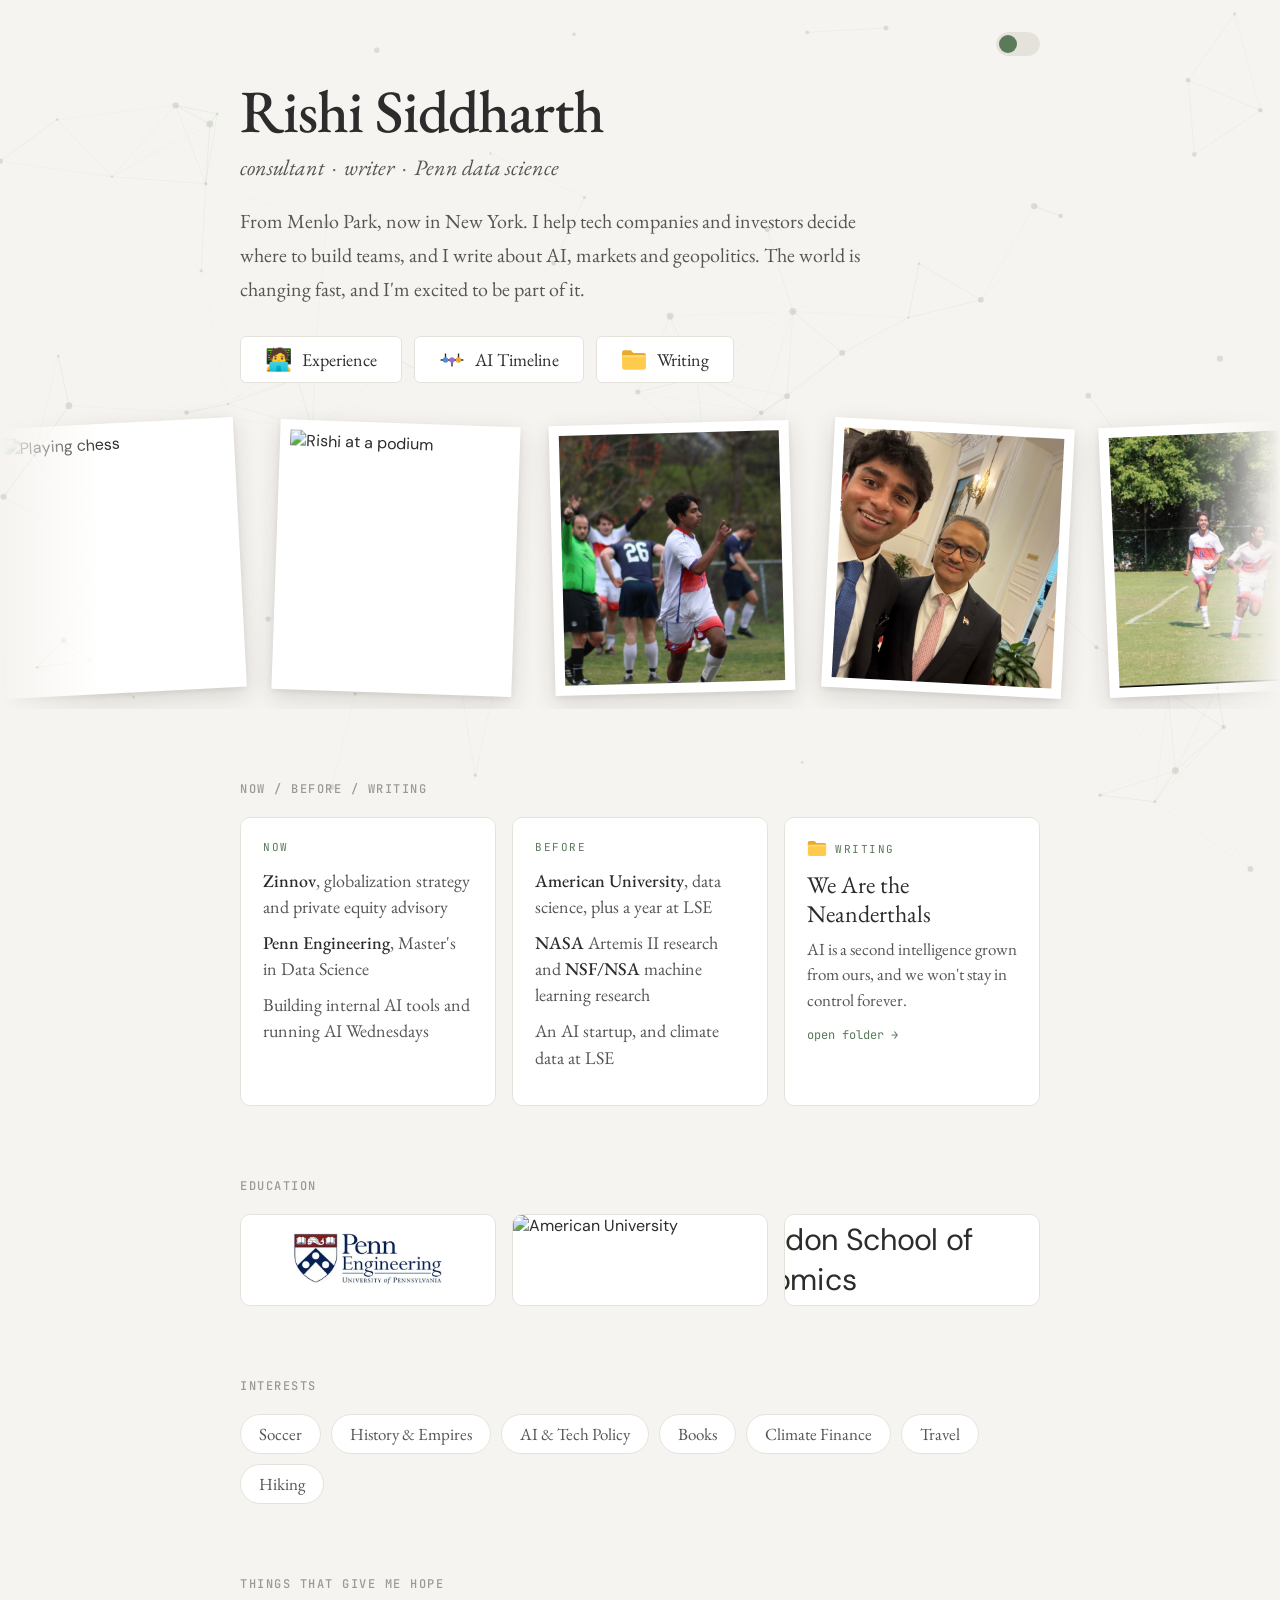
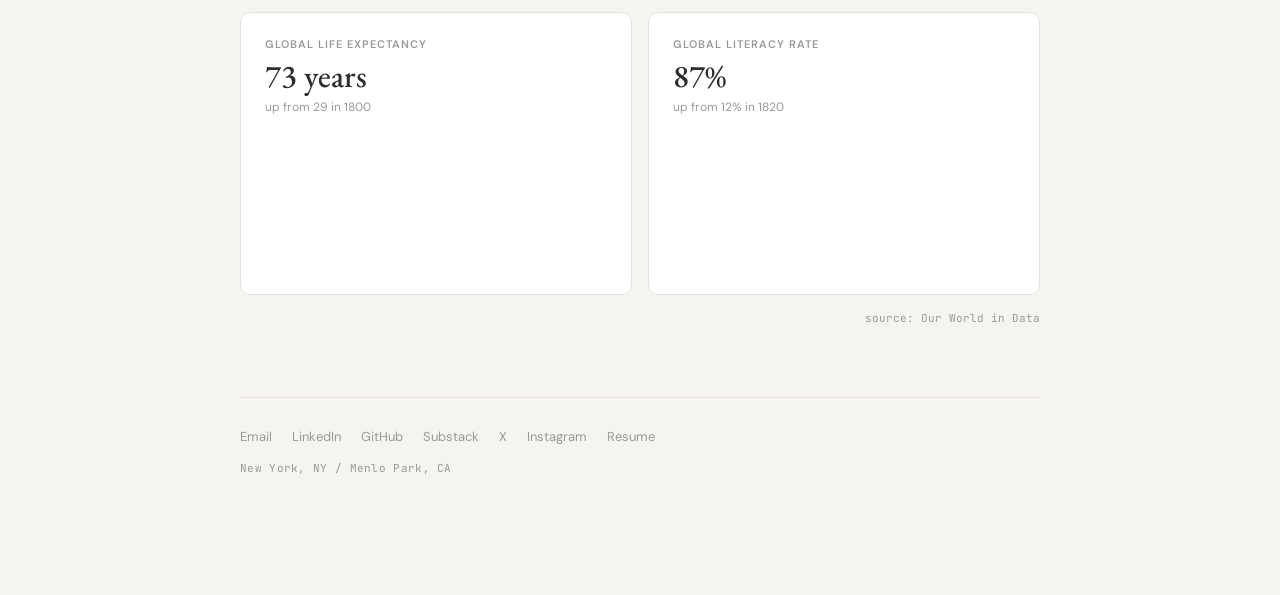
==== commit 06cc7c08: "Field notes homepage" ====
--- a/index.html
+++ b/index.html
@@ -4,7 +4,7 @@
     <meta charset="UTF-8">
     <meta name="viewport" content="width=device-width, initial-scale=1.0">
     <title>Rishi Siddharth</title>
-    <link href="https://fonts.googleapis.com/css2?family=EB+Garamond:ital,wght@0,400;0,500;0,600;1,400;1,500&family=DM+Sans:wght@400;500;600&family=JetBrains+Mono:wght@400;500&display=swap" rel="stylesheet">
+    <link href="https://fonts.googleapis.com/css2?family=EB+Garamond:ital,wght@0,400;0,500;0,600;1,400;1,500&family=DM+Sans:wght@400;500;600&family=JetBrains+Mono:wght@400;500&family=Caveat:wght@500;600&display=swap" rel="stylesheet">
     <script src="https://cdnjs.cloudflare.com/ajax/libs/Chart.js/4.4.1/chart.umd.min.js"></script>
     <style>
         :root {
@@ -19,13 +19,15 @@
             --node-color: 90, 122, 90;
             --card-bg: #ffffff;
             --chart-fill: rgba(90, 122, 90, 0.08);
+            --print-bg: #ffffff;
+            --print-shadow: 0 8px 24px rgba(40, 35, 25, 0.14), 0 2px 6px rgba(40, 35, 25, 0.08);
         }
 
         [data-theme="dark"] {
             --bg: #111111;
             --text: #e8e6e1;
             --text-secondary: #a0a0a0;
-            --text-muted: #555;
+            --text-muted: #666;
             --accent: #7fa87f;
             --accent-dim: #7fa87f40;
             --border: #2a2a2a;
@@ -33,6 +35,8 @@
             --node-color: 127, 168, 127;
             --card-bg: #1a1a1a;
             --chart-fill: rgba(127, 168, 127, 0.1);
+            --print-bg: #ece8e0;
+            --print-shadow: 0 10px 28px rgba(0, 0, 0, 0.55);
         }
 
         * { margin: 0; padding: 0; box-sizing: border-box; }
@@ -58,22 +62,19 @@
         .page {
             position: relative;
             z-index: 1;
-            max-width: 720px;
+            max-width: 880px;
             margin: 0 auto;
-            padding: 80px 40px 120px;
-        }
-
-        .header {
+            padding: 0 40px 120px;
+        }
+
+        .topbar {
+            position: relative;
+            z-index: 2;
             display: flex;
-            justify-content: space-between;
-            align-items: center;
-            margin-bottom: 80px;
-        }
-
-        .header .name {
-            font-family: 'EB Garamond', serif;
-            font-size: 18px; font-weight: 500;
-            letter-spacing: 0.5px; color: var(--text);
+            justify-content: flex-end;
+            max-width: 880px;
+            margin: 0 auto;
+            padding: 32px 40px 0;
         }
 
         .theme-toggle {
@@ -93,39 +94,107 @@
 
         [data-theme="dark"] .theme-toggle::after { transform: translateX(20px); }
 
+        /* ---------- Photo strip ---------- */
+        .strip {
+            position: relative;
+            z-index: 1;
+            overflow: hidden;
+            padding: 40px 0 16px;
+            -webkit-mask-image: linear-gradient(90deg, transparent, #000 8%, #000 92%, transparent);
+                    mask-image: linear-gradient(90deg, transparent, #000 8%, #000 92%, transparent);
+        }
+
+        .strip-track {
+            display: flex;
+            gap: 36px;
+            width: max-content;
+            animation: drift 60s linear infinite;
+        }
+
+        .strip:hover .strip-track { animation-play-state: paused; }
+
+        @keyframes drift {
+            from { transform: translateX(0); }
+            to { transform: translateX(-50%); }
+        }
+
+        .print {
+            background: var(--print-bg);
+            padding: 10px;
+            box-shadow: var(--print-shadow);
+            transform: rotate(var(--tilt));
+            transition: transform 0.35s ease, box-shadow 0.35s ease;
+            flex-shrink: 0;
+        }
+
+        .print:hover {
+            transform: rotate(0deg) translateY(-6px) scale(1.04);
+            z-index: 2;
+        }
+
+        .print img {
+            display: block;
+            width: 220px;
+            height: 250px;
+            object-fit: cover;
+            image-orientation: from-image;
+        }
+
+        .print figcaption {
+            font-family: 'Caveat', cursive;
+            font-size: 22px;
+            color: #3a3a3a;
+            text-align: center;
+            padding: 6px 0 10px;
+        }
+
+        /* ---------- Intro ---------- */
+        .intro { padding-top: 24px; }
+
         h1 {
             font-family: 'EB Garamond', serif;
-            font-size: 52px; font-weight: 500;
+            font-size: 60px; font-weight: 500;
             color: var(--text); letter-spacing: -1px;
-            margin-bottom: 12px; line-height: 1.1;
-        }
-
-        .tagline {
-            font-family: 'JetBrains Mono', monospace;
-            font-size: 13px; color: var(--text-muted);
-            letter-spacing: 0.5px; margin-bottom: 48px;
-        }
-
-        .bio {
-            font-family: 'EB Garamond', serif;
-            font-size: 21px; line-height: 1.8;
-            color: var(--text-secondary); margin-bottom: 20px;
+            line-height: 1.05;
+        }
+
+        .roles {
+            font-family: 'EB Garamond', serif;
+            font-style: italic;
+            font-size: 22px;
+            color: var(--text-secondary);
+            margin-top: 10px;
+        }
+
+        .roles .dot { color: var(--accent); font-style: normal; margin: 0 8px; }
+
+        .lede {
+            font-family: 'EB Garamond', serif;
+            font-size: 20px; line-height: 1.7;
+            color: var(--text-secondary);
+            margin-top: 22px;
+            max-width: 620px;
         }
 
         .page-links {
             flex-wrap: wrap;
             display: flex;
-            gap: 16px;
-            margin-top: 40px;
+            flex-wrap: wrap;
+            gap: 12px;
+            margin-top: 30px;
         }
 
         .page-link {
+            display: inline-flex;
+            align-items: center;
+            gap: 10px;
             font-family: 'EB Garamond', serif;
             font-size: 18px;
             color: var(--text);
-            padding: 14px 36px;
+            padding: 11px 24px;
             border: 1px solid var(--border);
             border-radius: 6px;
+            background: var(--card-bg);
             text-decoration: none;
             transition: all 0.3s;
         }
@@ -136,62 +205,122 @@
             transform: translateY(-2px);
         }
 
-        .divider {
-            width: 100%; height: 1px;
-            background: var(--border);
-            margin: 60px 0;
-        }
-
+        .link-emoji { font-size: 20px; line-height: 1; }
+        .folder-icon, .timeline-icon { width: 26px; height: 22px; flex-shrink: 0; }
+
+        /* ---------- Sections ---------- */
         .section-label {
-            font-size: 12px; font-weight: 600;
+            font-family: 'JetBrains Mono', monospace;
+            font-size: 12px; font-weight: 500;
             letter-spacing: 1.5px; text-transform: uppercase;
-            color: var(--text-muted); margin-bottom: 28px;
-        }
-
-        .photo-grid {
+            color: var(--text-muted);
+            margin: 72px 0 20px;
+        }
+
+        .cards {
             display: grid;
-            grid-template-columns: 1fr 1fr;
-            gap: 12px;
-        }
-
-        .photo-grid img {
-            width: 100%; height: 220px;
-            object-fit: cover; border-radius: 6px;
+            grid-template-columns: repeat(3, 1fr);
+            gap: 16px;
+        }
+
+        .card {
+            background: var(--card-bg);
+            border: 1px solid var(--border);
+            border-radius: 10px;
+            padding: 22px 22px 24px;
+            transition: transform 0.3s, border-color 0.3s, background 0.4s;
             display: block;
-            transition: transform 0.4s, filter 0.4s;
-            filter: grayscale(20%);
-        }
-
-        .photo-grid img:hover {
-            transform: scale(1.02);
-            filter: grayscale(0%);
-        }
-
-        .edu-grid { grid-template-columns: 1fr 1fr 1fr; }
-        .edu-grid img { height: 180px; }
-
-        .photo-grid .wide {
-            grid-column: 1 / -1;
-            height: 280px;
-        }
-
-        .interests {
-            display: flex; flex-wrap: wrap; gap: 10px;
-        }
+            color: inherit;
+            text-decoration: none;
+        }
+
+        .card:hover {
+            transform: translateY(-4px);
+            border-color: var(--accent);
+        }
+
+        .card-kicker {
+            font-family: 'JetBrains Mono', monospace;
+            font-size: 11px;
+            letter-spacing: 1.5px;
+            text-transform: uppercase;
+            color: var(--accent);
+            margin-bottom: 14px;
+            display: flex; align-items: center; gap: 8px;
+        }
+
+        .card-kicker .folder-icon { width: 20px; height: 17px; }
+
+        .card ul { list-style: none; }
+
+        .card li {
+            font-family: 'EB Garamond', serif;
+            font-size: 18px;
+            line-height: 1.45;
+            color: var(--text-secondary);
+            margin-bottom: 10px;
+        }
+
+        .card li strong { color: var(--text); font-weight: 500; }
+
+        .card-title {
+            font-family: 'EB Garamond', serif;
+            font-size: 24px;
+            line-height: 1.2;
+            color: var(--text);
+            margin-bottom: 8px;
+        }
+
+        .card-desc {
+            font-family: 'EB Garamond', serif;
+            font-size: 17px;
+            line-height: 1.5;
+            color: var(--text-secondary);
+        }
+
+        .card-more {
+            font-family: 'JetBrains Mono', monospace;
+            font-size: 12px;
+            color: var(--accent);
+            margin-top: 14px;
+        }
+
+        .schools {
+            display: grid;
+            grid-template-columns: repeat(3, 1fr);
+            gap: 16px;
+        }
+
+        .school {
+            background: #ffffff;
+            border: 1px solid var(--border);
+            border-radius: 10px;
+            height: 92px;
+            display: flex;
+            align-items: center;
+            justify-content: center;
+            padding: 14px 18px;
+            overflow: hidden;
+        }
+
+        .school img { max-width: 100%; max-height: 100%; object-fit: contain; display: block; }
+        .school.zoom img { transform: scale(1.9); }
+        .school.fill { padding: 0; }
+        .school.fill img { width: 100%; height: 100%; object-fit: cover; max-height: none; }
+
+        .interests { display: flex; flex-wrap: wrap; gap: 10px; }
 
         .interest {
             font-family: 'EB Garamond', serif;
-            font-size: 16px; color: var(--text-secondary);
+            font-size: 17px; color: var(--text-secondary);
             padding: 8px 18px;
             border: 1px solid var(--border);
             border-radius: 20px;
+            background: var(--card-bg);
             transition: all 0.3s;
         }
 
-        .interest:hover {
-            border-color: var(--accent);
-            color: var(--accent);
-        }
+        .interest:hover { border-color: var(--accent); color: var(--accent); }
 
         .charts-grid {
             display: grid;
@@ -202,7 +331,7 @@
         .chart-card {
             background: var(--card-bg);
             border: 1px solid var(--border);
-            border-radius: 8px; padding: 24px;
+            border-radius: 10px; padding: 24px;
             transition: border-color 0.3s, background 0.4s;
         }
 
@@ -220,10 +349,7 @@
             color: var(--text); margin-bottom: 2px;
         }
 
-        .chart-sub {
-            font-size: 12px; color: var(--text-muted);
-            margin-bottom: 20px;
-        }
+        .chart-sub { font-size: 12px; color: var(--text-muted); margin-bottom: 20px; }
 
         .chart-source {
             font-size: 11px; color: var(--text-muted);
@@ -356,7 +482,7 @@
         .timeline-icon { width: 26px; height: 22px; flex-shrink: 0; }
 
         .footer-contacts {
-            margin-top: 60px;
+            margin-top: 72px;
             padding-top: 30px;
             border-top: 1px solid var(--border);
             display: flex;
@@ -381,86 +507,97 @@
             letter-spacing: 0.3px;
         }
 
-        @media (max-width: 600px) {
-            .page { padding: 40px 20px 80px; }
-            h1 { font-size: 36px; }
-            .photo-grid { grid-template-columns: 1fr; }
-            .photo-grid .wide { height: 220px; }
-            .photo-grid img { height: 200px; }
-            .charts-grid { grid-template-columns: 1fr; }
-            .page-links { flex-direction: column; }
-            .edu-grid { grid-template-columns: 1fr; }
+        @media (prefers-reduced-motion: reduce) {
+            .strip-track { animation: none; }
+        }
+
+        @media (max-width: 720px) {
+            .page, .topbar { padding-left: 20px; padding-right: 20px; }
+            .print img { width: 160px; height: 185px; }
+            .print figcaption { font-size: 19px; }
+            .strip-track { gap: 22px; }
+            h1 { font-size: 42px; }
+            .roles { font-size: 19px; }
+            .cards, .charts-grid { grid-template-columns: 1fr; }
+            .schools { grid-template-columns: 1fr 1fr 1fr; gap: 10px; }
+            .school { height: 64px; padding: 8px 10px; }
         }
     </style>
 </head>
 <body>
     <canvas id="constellation"></canvas>
 
+    <div class="topbar">
+        <div class="theme-toggle" onclick="toggleTheme()" title="Toggle dark mode"></div>
+    </div>
+
+    <div class="page" style="padding-bottom: 0;">
+        <section class="intro">
+            <h1>Rishi Siddharth</h1>
+            <p class="roles">consultant<span class="dot">·</span>writer<span class="dot">·</span>Penn data science</p>
+            <p class="lede">
+                From Menlo Park, now in New York. I help tech companies and investors decide where to build teams, and I write about AI, markets and geopolitics. The world is changing fast, and I'm excited to be part of it.
+            </p>
+
+            <div class="page-links">
+                <a href="experience.html" class="page-link"><span class="link-emoji" aria-hidden="true">🧑‍💻</span>Experience</a>
+                <a href="ai-timeline.html" class="page-link"><svg class="timeline-icon" viewBox="0 0 48 40" aria-hidden="true"><line x1="4" y1="20" x2="44" y2="20" stroke="currentColor" stroke-width="3" stroke-linecap="round"/><line x1="12" y1="20" x2="12" y2="8" stroke="currentColor" stroke-width="2.5"/><line x1="24" y1="20" x2="24" y2="32" stroke="currentColor" stroke-width="2.5"/><line x1="36" y1="20" x2="36" y2="8" stroke="currentColor" stroke-width="2.5"/><circle cx="12" cy="20" r="5" fill="#4A90D9"/><circle cx="24" cy="20" r="5" fill="#9B6BD9"/><circle cx="36" cy="20" r="5" fill="#E8A92E"/></svg>AI Timeline</a>
+                <a href="writing.html" class="page-link"><svg class="folder-icon" viewBox="0 0 48 40" aria-hidden="true"><path d="M2 6a4 4 0 0 1 4-4h12l5 5h19a4 4 0 0 1 4 4v3H2z" fill="#E8A92E"/><rect x="2" y="11" width="44" height="27" rx="4" fill="#FFCB4C"/><rect x="2" y="11" width="44" height="4" rx="2" fill="#FFD970"/></svg>Writing</a>
+            </div>
+        </section>
+    </div>
+
+    <!-- Photo strip. To change a photo, edit both copies of the set below (the second copy makes the loop seamless). -->
+    <div class="strip" aria-label="Photos">
+        <div class="strip-track">
+            <figure class="print" style="--tilt:-3deg"><img src="images/rishi.png" alt="Playing chess"></figure>
+            <figure class="print" style="--tilt:2deg"><img src="images/chess.jpeg" alt="Rishi at a podium"></figure>
+            <figure class="print" style="--tilt:-1.5deg"><img src="images/soccer.png" alt="Playing soccer"></figure>
+            <figure class="print" style="--tilt:3deg"><img src="images/IMG_1461.jpeg" alt="At an event"></figure>
+            <figure class="print" style="--tilt:-2.5deg"><img src="images/cambridge.png" alt="On the pitch"></figure>
+
+            <figure class="print" style="--tilt:-3deg" aria-hidden="true"><img src="images/rishi.png" alt=""></figure>
+            <figure class="print" style="--tilt:2deg" aria-hidden="true"><img src="images/chess.jpeg" alt=""></figure>
+            <figure class="print" style="--tilt:-1.5deg" aria-hidden="true"><img src="images/soccer.png" alt=""></figure>
+            <figure class="print" style="--tilt:3deg" aria-hidden="true"><img src="images/IMG_1461.jpeg" alt=""></figure>
+            <figure class="print" style="--tilt:-2.5deg" aria-hidden="true"><img src="images/cambridge.png" alt=""></figure>
+        </div>
+    </div>
+
     <div class="page">
-        <div class="header" style="justify-content: flex-end;">
-            <div class="theme-toggle" onclick="toggleTheme()" title="Toggle dark mode"></div>
+
+        <p class="section-label">Now / Before / Writing</p>
+        <div class="cards">
+            <div class="card">
+                <p class="card-kicker">Now</p>
+                <ul>
+                    <li><strong>Zinnov</strong>, globalization strategy and private equity advisory</li>
+                    <li><strong>Penn Engineering</strong>, Master's in Data Science</li>
+                    <li>Building internal AI tools and running AI Wednesdays</li>
+                </ul>
+            </div>
+            <div class="card">
+                <p class="card-kicker">Before</p>
+                <ul>
+                    <li><strong>American University</strong>, data science, plus a year at LSE</li>
+                    <li><strong>NASA</strong> Artemis II research and <strong>NSF/NSA</strong> machine learning research</li>
+                    <li>An AI startup, and climate data at LSE</li>
+                </ul>
+            </div>
+            <a class="card" href="writing.html">
+                <p class="card-kicker"><svg class="folder-icon" viewBox="0 0 48 40" aria-hidden="true"><path d="M2 6a4 4 0 0 1 4-4h12l5 5h19a4 4 0 0 1 4 4v3H2z" fill="#E8A92E"/><rect x="2" y="11" width="44" height="27" rx="4" fill="#FFCB4C"/><rect x="2" y="11" width="44" height="4" rx="2" fill="#FFD970"/></svg>Writing</p>
+                <p class="card-title">We Are the Neanderthals</p>
+                <p class="card-desc">AI is a second intelligence grown from ours, and we won't stay in control forever.</p>
+                <p class="card-more">open folder &rarr;</p>
+            </a>
         </div>
 
-        <h1>Rishi Siddharth</h1>
-
-        <h2 class="section-heading">What I Do</h2>
-        <ul class="bullets">
-            <li>Consultant at Zinnov on the Globalization Excellence team. I help technology companies and investors figure out where to build teams, how to run global capability centers, and which talent markets can support them. I also work on the private equity side: commercial diligence and screening tech companies.</li>
-            <li>I am currently pursuing a Master's in Data Science at Penn Engineering.</li>
-            <li>I also help build and implement internal tools to boost efficiency.</li>
-            <li>Helping run AI Wednesdays, a weekly lunch where colleagues show what they've built with AI.</li>
-            <li>I love writing about AI, technology, markets and geopolitics. My latest essay is <a href="writing.html">We Are the Neanderthals. It argues that AI is a second intelligence grown from everything humans have written, and it will eventually outthink us. Like the Neanderthals, we won’t stay in control forever, so the job now is to shape what it values while we still can.</a>.</li>
-        </ul>
-
-        <h2 class="section-heading">Before This</h2>
-        <ul class="bullets">
-            <li>Graduated from American University in data science and international business, with a year at the London School of Economics.</li>
-            <li>Research with NASA on Artemis II Doppler tracking, and NSF/NSA-sponsored research using machine learning to predict which federal bills pass.</li>
-            <li>Worked at an AI startup evaluating language models on payroll systems, and built climate data infrastructure at LSE through the Transition Pathway Initiative.</li>
-        </ul>
-
-        <h2 class="section-heading">Who I Am</h2>
-        <p class="bio">
-            I'm originally from Menlo Park, California, and now live in New York. I love soccer, reading and hiking. I spend most of my time thinking about AI, history and empires, markets, and how institutions handle new technology.
-        </p>
-        <p class="bio">
-            The world is changing rapidly, and I'm excited to be a part of it.
-        </p>
-
-        <!-- Side Quests: add 4-6 real stories, newest first, then uncomment.
-        <h2 class="section-heading">Side Quests</h2>
-        <ul class="bullets">
-            <li>20XX: ...</li>
-        </ul>
-        -->
-
-        <div class="page-links">
-            <a href="experience.html" class="page-link icon-link"><span class="link-emoji" aria-hidden="true">🧑‍💻</span>Experience</a>
-            <a href="ai-timeline.html" class="page-link icon-link"><svg class="timeline-icon" viewBox="0 0 48 40" aria-hidden="true"><line x1="4" y1="20" x2="44" y2="20" stroke="currentColor" stroke-width="3" stroke-linecap="round"/><line x1="12" y1="20" x2="12" y2="8" stroke="currentColor" stroke-width="2.5"/><line x1="24" y1="20" x2="24" y2="32" stroke="currentColor" stroke-width="2.5"/><line x1="36" y1="20" x2="36" y2="8" stroke="currentColor" stroke-width="2.5"/><circle cx="12" cy="20" r="5" fill="#4A90D9"/><circle cx="24" cy="20" r="5" fill="#9B6BD9"/><circle cx="36" cy="20" r="5" fill="#E8A92E"/></svg>AI Timeline</a>
-            <a href="writing.html" class="page-link folder-link"><svg class="folder-icon" viewBox="0 0 48 40" aria-hidden="true"><path d="M2 6a4 4 0 0 1 4-4h12l5 5h19a4 4 0 0 1 4 4v3H2z" fill="#E8A92E"/><rect x="2" y="11" width="44" height="27" rx="4" fill="#FFCB4C"/><rect x="2" y="11" width="44" height="4" rx="2" fill="#FFD970"/></svg>Writing</a>
+        <p class="section-label">Education</p>
+        <div class="schools">
+            <div class="school"><img src="images/upenn.png" alt="University of Pennsylvania, Penn Engineering"></div>
+            <div class="school fill"><img src="images/American_University.png" alt="American University"></div>
+            <div class="school zoom"><img src="images/LSE.png" alt="London School of Economics"></div>
         </div>
-
-        <div class="divider"></div>
-
-        <p class="section-label">Life</p>
-        <div class="photo-grid">
-            <img src="images/cambridge.png" alt="Cambridge">
-            <img src="images/chess.jpeg" alt="Chess">
-            <img src="images/rishi.png" alt="Rishi" class="wide">
-            <img src="images/soccer.png" alt="Soccer">
-            <img src="images/IMG_1461.jpeg" alt="Conference">
-        </div>
-
-        <div class="divider"></div>
-
-        <p class="section-label">Education</p>
-        <div class="photo-grid edu-grid">
-            <img src="images/upenn.png" alt="University of Pennsylvania, Penn Engineering" style="object-fit: contain; background: #fff; padding: 20px;">
-            <img src="images/American_University.png" alt="American University">
-            <img src="images/LSE.png" alt="London School of Economics">
-        </div>
-
-        <div class="divider"></div>
 
         <p class="section-label">Interests</p>
         <div class="interests">
@@ -470,11 +607,10 @@
             <span class="interest">Books</span>
             <span class="interest">Climate Finance</span>
             <span class="interest">Travel</span>
+            <span class="interest">Hiking</span>
         </div>
 
-        <div class="divider"></div>
-
-        <p class="section-label"></p>
+        <p class="section-label">Things that give me hope</p>
         <div class="charts-grid">
             <div class="chart-card">
                 <p class="chart-label">Global life expectancy</p>
@@ -618,4 +754,4 @@
         buildCharts();
     </script>
 </body>
-</html>+</html>
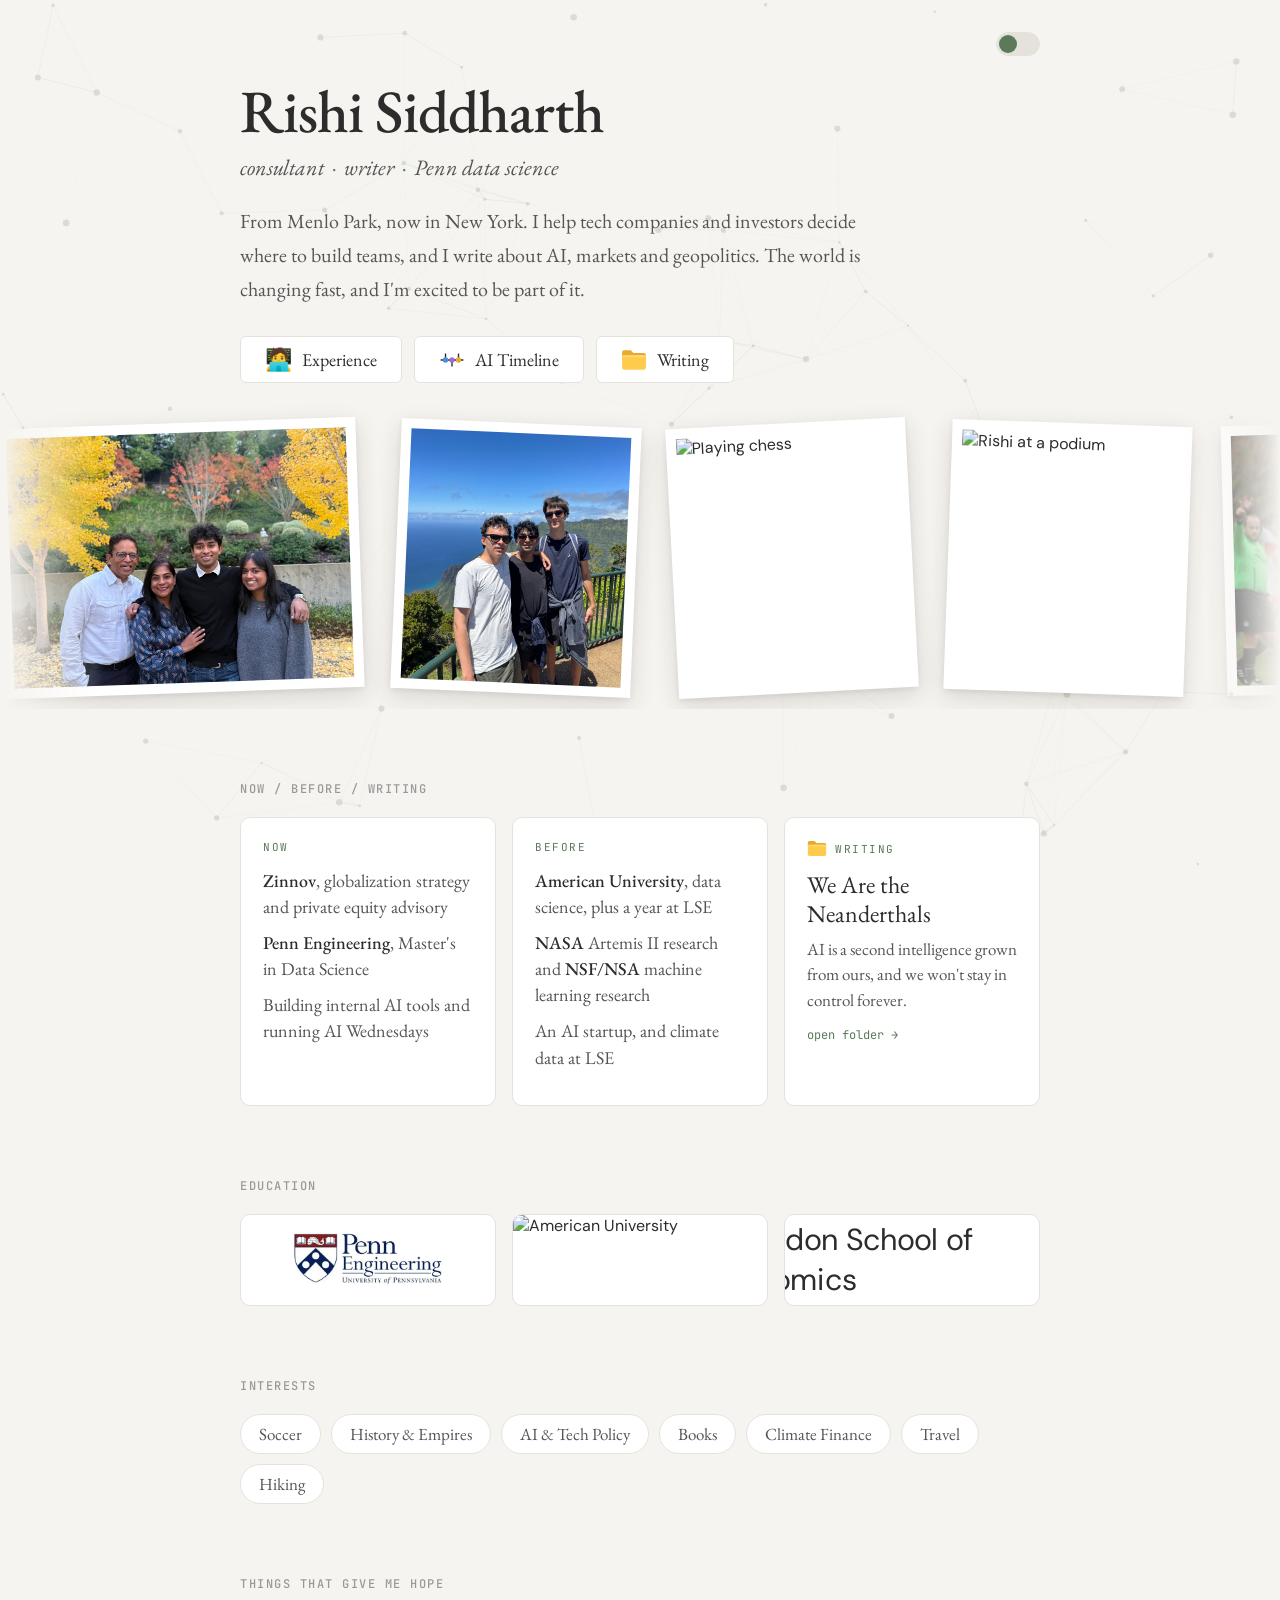
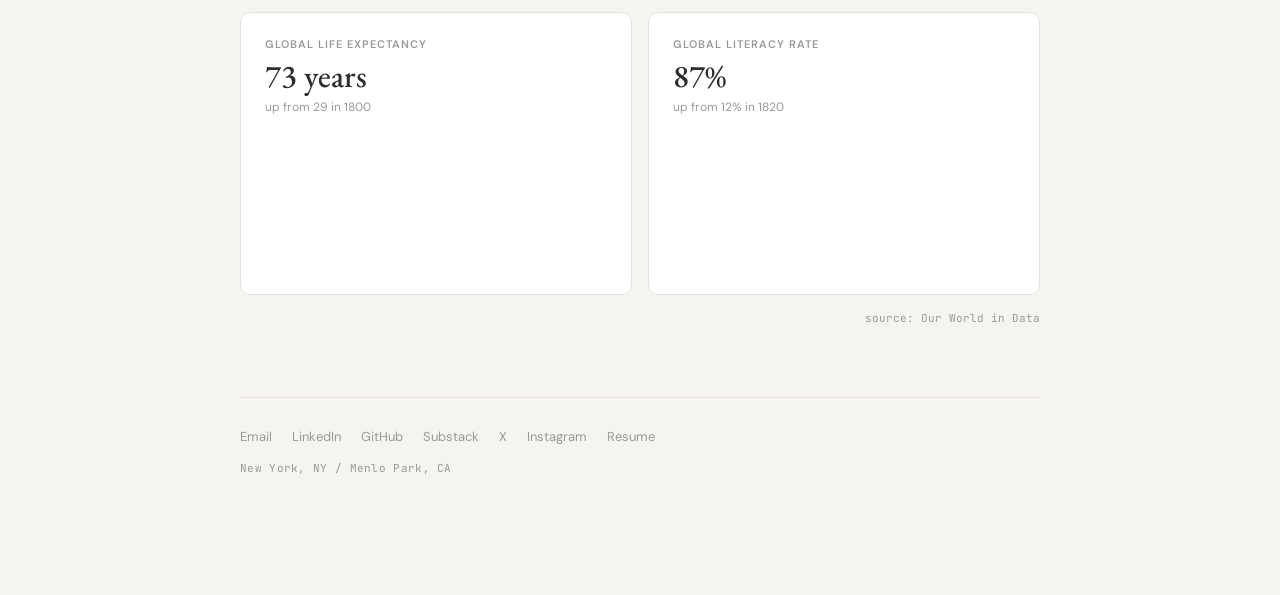
==== commit 5e969c94: "Add Hawaii and family photos" ====
--- a/index.html
+++ b/index.html
@@ -140,6 +140,8 @@
             image-orientation: from-image;
         }
 
+        .print.land img { width: 340px; }
+
         .print figcaption {
             font-family: 'Caveat', cursive;
             font-size: 22px;
@@ -514,6 +516,7 @@
         @media (max-width: 720px) {
             .page, .topbar { padding-left: 20px; padding-right: 20px; }
             .print img { width: 160px; height: 185px; }
+            .print.land img { width: 250px; }
             .print figcaption { font-size: 19px; }
             .strip-track { gap: 22px; }
             h1 { font-size: 42px; }
@@ -550,12 +553,16 @@
     <!-- Photo strip. To change a photo, edit both copies of the set below (the second copy makes the loop seamless). -->
     <div class="strip" aria-label="Photos">
         <div class="strip-track">
+            <figure class="print land" style="--tilt:-2deg"><img src="images/family.jpg" alt="Rishi with his family"></figure>
+            <figure class="print" style="--tilt:2.5deg"><img style="object-position: center 75%;" src="images/hawaii.jpg" alt="With friends at an overlook in Hawaii"></figure>
             <figure class="print" style="--tilt:-3deg"><img src="images/rishi.png" alt="Playing chess"></figure>
             <figure class="print" style="--tilt:2deg"><img src="images/chess.jpeg" alt="Rishi at a podium"></figure>
             <figure class="print" style="--tilt:-1.5deg"><img src="images/soccer.png" alt="Playing soccer"></figure>
             <figure class="print" style="--tilt:3deg"><img src="images/IMG_1461.jpeg" alt="At an event"></figure>
             <figure class="print" style="--tilt:-2.5deg"><img src="images/cambridge.png" alt="On the pitch"></figure>
 
+            <figure class="print land" style="--tilt:-2deg" aria-hidden="true"><img src="images/family.jpg" alt=""></figure>
+            <figure class="print" style="--tilt:2.5deg" aria-hidden="true"><img style="object-position: center 75%;" src="images/hawaii.jpg" alt=""></figure>
             <figure class="print" style="--tilt:-3deg" aria-hidden="true"><img src="images/rishi.png" alt=""></figure>
             <figure class="print" style="--tilt:2deg" aria-hidden="true"><img src="images/chess.jpeg" alt=""></figure>
             <figure class="print" style="--tilt:-1.5deg" aria-hidden="true"><img src="images/soccer.png" alt=""></figure>
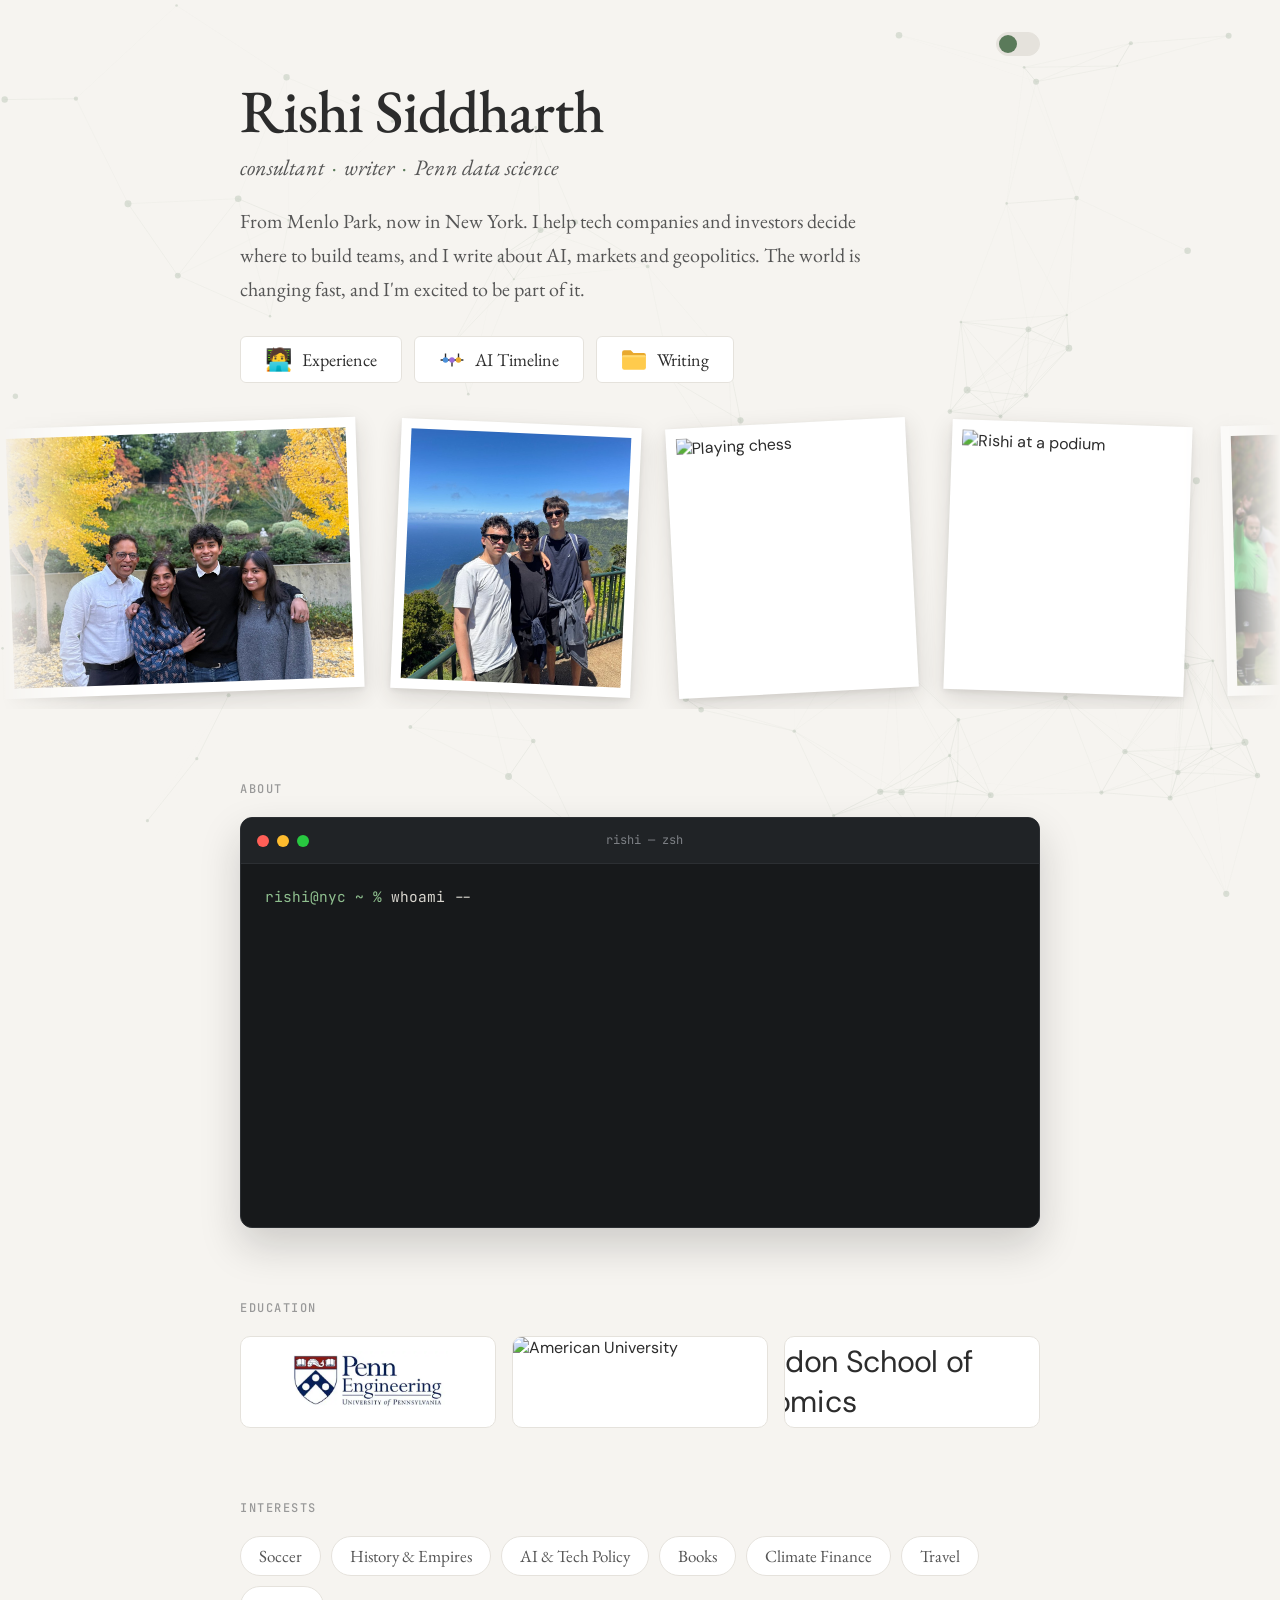
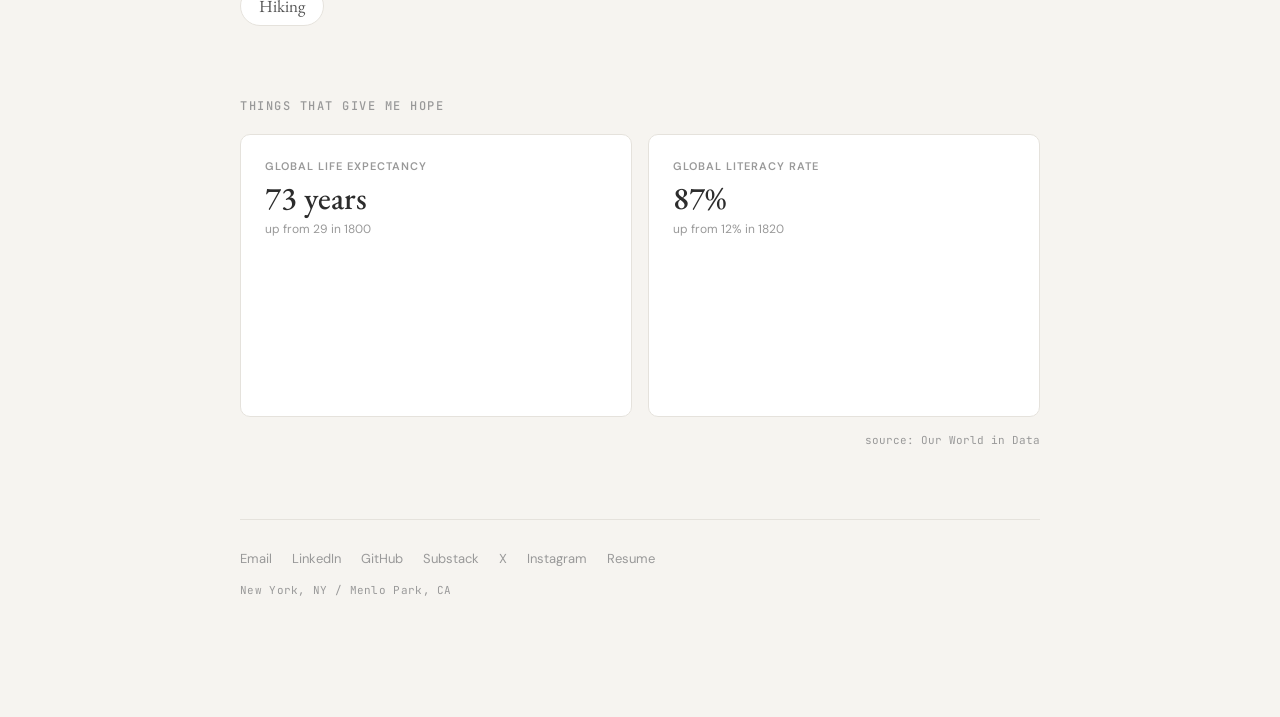
==== commit b1b7f6df: "Terminal about section, new photos" ====
--- a/index.html
+++ b/index.html
@@ -509,6 +509,38 @@
             letter-spacing: 0.3px;
         }
 
+
+        /* ---------- Terminal ---------- */
+        .terminal {
+            background: #17191b;
+            border: 1px solid #2c2f33;
+            border-radius: 12px;
+            overflow: hidden;
+            box-shadow: 0 18px 40px rgba(20, 20, 20, 0.18);
+            font-family: 'JetBrains Mono', monospace;
+            font-size: 14.5px;
+            line-height: 1.75;
+            color: #d9d6cf;
+        }
+        .t-bar { display: flex; align-items: center; gap: 8px; padding: 12px 16px; background: #202326; border-bottom: 1px solid #2c2f33; }
+        .t-dot { width: 12px; height: 12px; border-radius: 50%; }
+        .t-dot.r { background: #ff5f57; } .t-dot.y { background: #febc2e; } .t-dot.g { background: #28c840; }
+        .t-title { margin-left: auto; margin-right: auto; font-size: 12px; color: #7d8085; transform: translateX(-26px); }
+        .t-body { padding: 20px 24px 22px; }
+        .t-cmd { margin-top: 14px; }
+        .t-cmd:first-child { margin-top: 0; }
+        .t-prompt { color: #8fbf8f; }
+        .t-out { padding-left: 4px; color: #b9b6af; }
+        .t-out b { color: #f1eee8; font-weight: 500; }
+        .t-arrow { color: #6b6e73; margin-right: 6px; }
+        .t-out a { color: #ffcb4c; text-decoration: none; border-bottom: 1px dashed #ffcb4c80; }
+        .t-out a:hover { color: #ffe08a; border-bottom-style: solid; }
+        .t-cursor { display: inline-block; width: 9px; height: 17px; background: #d9d6cf; vertical-align: -3px; animation: blink 1s steps(1) infinite; }
+        @keyframes blink { 50% { opacity: 0; } }
+        .terminal.armed .t-out, .terminal.armed .t-cmd { visibility: hidden; }
+        .terminal.armed .t-show { visibility: visible; }
+        @media (max-width: 720px) { .terminal { font-size: 12.5px; } .t-body { padding: 16px 16px 18px; } }
+
         @media (prefers-reduced-motion: reduce) {
             .strip-track { animation: none; }
         }
@@ -573,30 +605,25 @@
 
     <div class="page">
 
-        <p class="section-label">Now / Before / Writing</p>
-        <div class="cards">
-            <div class="card">
-                <p class="card-kicker">Now</p>
-                <ul>
-                    <li><strong>Zinnov</strong>, globalization strategy and private equity advisory</li>
-                    <li><strong>Penn Engineering</strong>, Master's in Data Science</li>
-                    <li>Building internal AI tools and running AI Wednesdays</li>
-                </ul>
+        <p class="section-label">About</p>
+        <div class="terminal" id="terminal">
+            <div class="t-bar"><span class="t-dot r"></span><span class="t-dot y"></span><span class="t-dot g"></span><span class="t-title">rishi — zsh</span></div>
+            <div class="t-body">
+                <div class="t-cmd"><span class="t-prompt">rishi@nyc ~ %</span> <span class="t-typed" data-cmd="whoami --now">whoami --now</span></div>
+                <div class="t-out"><span class="t-arrow">→</span> consultant @ <b>Zinnov</b> · globalization + PE advisory</div>
+                <div class="t-out"><span class="t-arrow">→</span> MS Data Science @ <b>Penn Engineering</b></div>
+                <div class="t-out"><span class="t-arrow">→</span> building internal AI tools · running AI Wednesdays</div>
+
+                <div class="t-cmd"><span class="t-prompt">rishi@nyc ~ %</span> <span class="t-typed" data-cmd="history">history</span></div>
+                <div class="t-out"><span class="t-arrow">→</span> <b>American University</b> · a year at <b>LSE</b></div>
+                <div class="t-out"><span class="t-arrow">→</span> <b>NASA</b> Artemis II · <b>NSF/NSA</b> ML research</div>
+                <div class="t-out"><span class="t-arrow">→</span> AI startup · climate data @ LSE</div>
+
+                <div class="t-cmd"><span class="t-prompt">rishi@nyc ~ %</span> <span class="t-typed" data-cmd="open writing/">open writing/</span></div>
+                <div class="t-out"><span class="t-arrow">→</span> <a href="writing.html">📁 We Are the Neanderthals ↗</a></div>
+
+                <div class="t-cmd t-last"><span class="t-prompt">rishi@nyc ~ %</span> <span class="t-cursor"></span></div>
             </div>
-            <div class="card">
-                <p class="card-kicker">Before</p>
-                <ul>
-                    <li><strong>American University</strong>, data science, plus a year at LSE</li>
-                    <li><strong>NASA</strong> Artemis II research and <strong>NSF/NSA</strong> machine learning research</li>
-                    <li>An AI startup, and climate data at LSE</li>
-                </ul>
-            </div>
-            <a class="card" href="writing.html">
-                <p class="card-kicker"><svg class="folder-icon" viewBox="0 0 48 40" aria-hidden="true"><path d="M2 6a4 4 0 0 1 4-4h12l5 5h19a4 4 0 0 1 4 4v3H2z" fill="#E8A92E"/><rect x="2" y="11" width="44" height="27" rx="4" fill="#FFCB4C"/><rect x="2" y="11" width="44" height="4" rx="2" fill="#FFD970"/></svg>Writing</p>
-                <p class="card-title">We Are the Neanderthals</p>
-                <p class="card-desc">AI is a second intelligence grown from ours, and we won't stay in control forever.</p>
-                <p class="card-more">open folder &rarr;</p>
-            </a>
         </div>
 
         <p class="section-label">Education</p>
@@ -710,6 +737,32 @@
             requestAnimationFrame(drawConstellation);
         }
         drawConstellation();
+        (function () {
+            const term = document.getElementById('terminal');
+            if (!term || window.matchMedia('(prefers-reduced-motion: reduce)').matches || !('IntersectionObserver' in window)) return;
+            const rows = Array.from(term.querySelectorAll('.t-cmd, .t-out'));
+            term.classList.add('armed');
+            const typed = term.querySelectorAll('.t-typed');
+            typed.forEach(t => t.textContent = '');
+            const sleep = ms => new Promise(r => setTimeout(r, ms));
+            async function play() {
+                for (const row of rows) {
+                    row.classList.add('t-show');
+                    const t = row.querySelector('.t-typed');
+                    if (t) {
+                        await sleep(220);
+                        for (const ch of t.dataset.cmd) { t.textContent += ch; await sleep(45); }
+                        await sleep(160);
+                    } else {
+                        await sleep(90);
+                    }
+                }
+            }
+            const io = new IntersectionObserver(entries => {
+                if (entries.some(e => e.isIntersecting)) { io.disconnect(); play(); }
+            }, { threshold: 0.35 });
+            io.observe(term);
+        })();
 
         let chart1Instance = null;
         let chart2Instance = null;
@@ -759,6 +812,7 @@
         }
 
         buildCharts();
+
     </script>
 </body>
 </html>
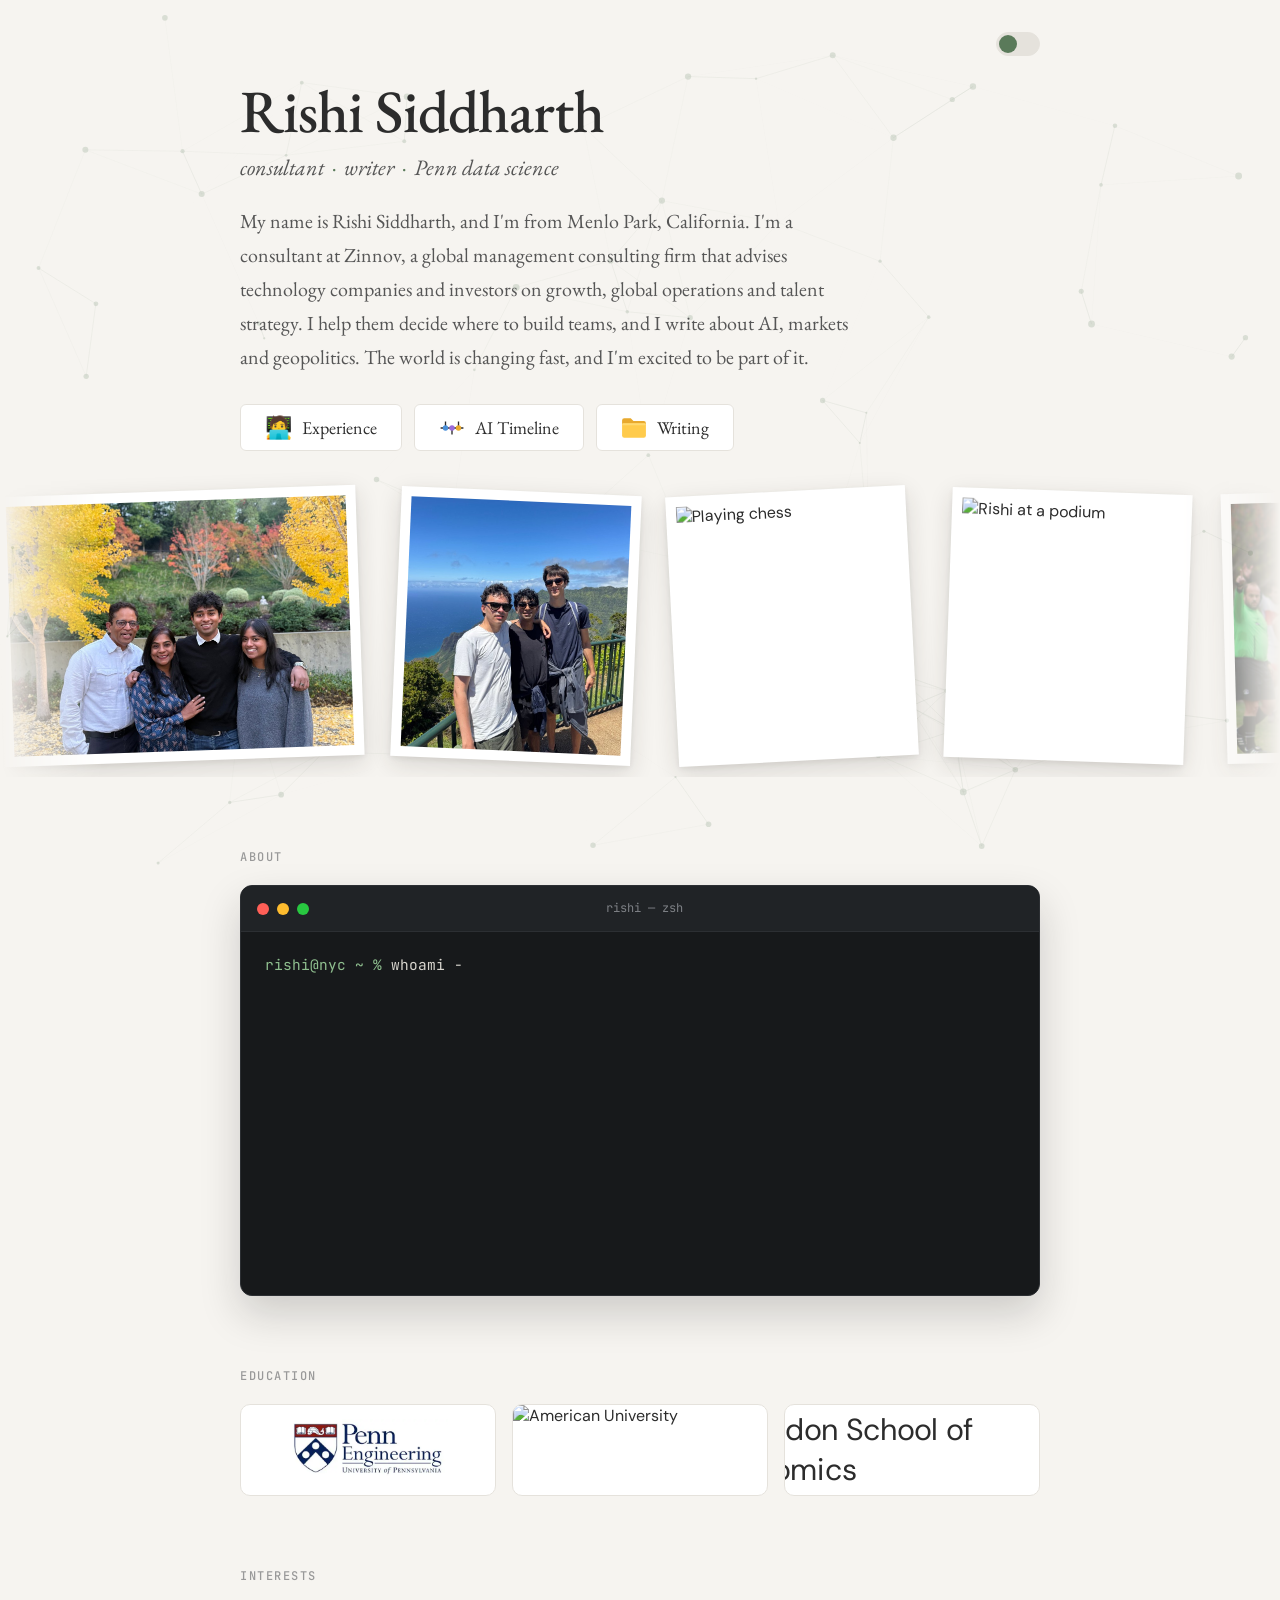
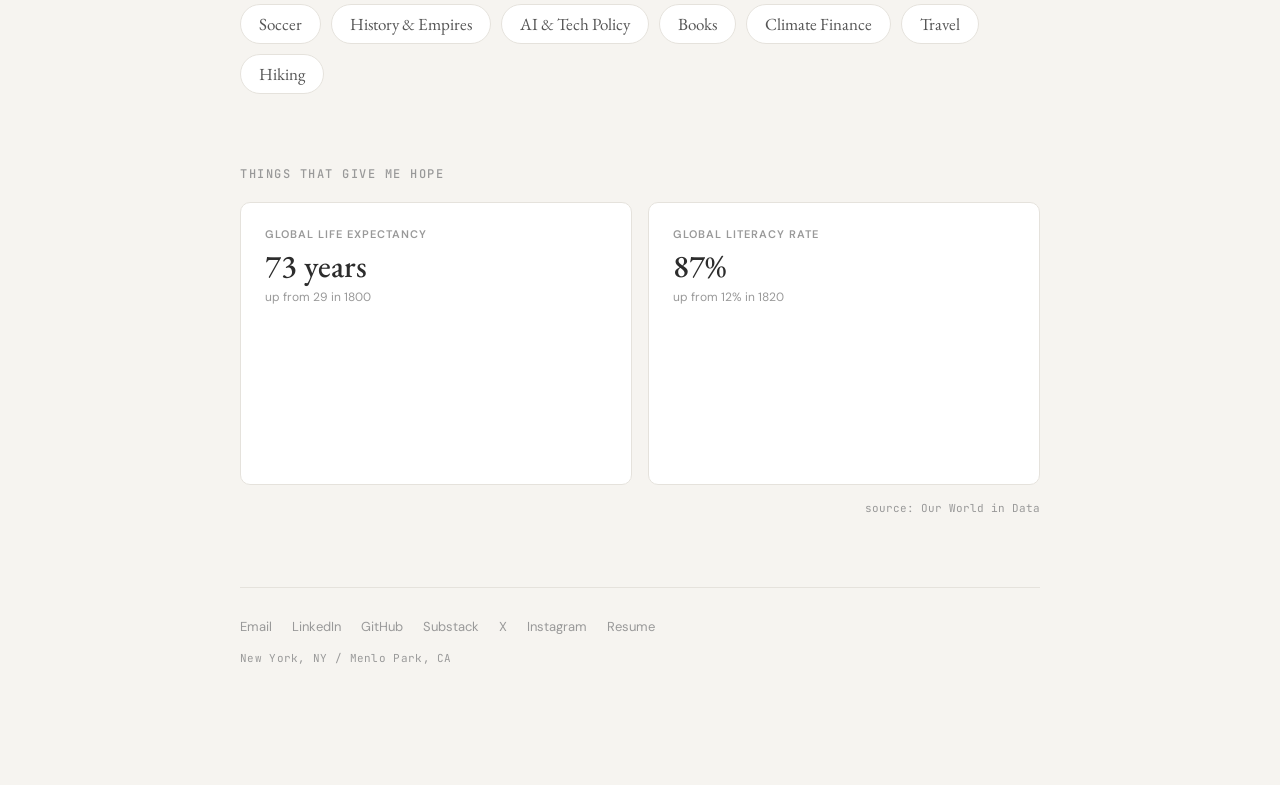
==== commit d64a2c2d: "Update intro" ====
--- a/index.html
+++ b/index.html
@@ -571,7 +571,7 @@
             <h1>Rishi Siddharth</h1>
             <p class="roles">consultant<span class="dot">·</span>writer<span class="dot">·</span>Penn data science</p>
             <p class="lede">
-                From Menlo Park, now in New York. I help tech companies and investors decide where to build teams, and I write about AI, markets and geopolitics. The world is changing fast, and I'm excited to be part of it.
+                My name is Rishi Siddharth, and I'm from Menlo Park, California. I'm a consultant at Zinnov, a global management consulting firm that advises technology companies and investors on growth, global operations and talent strategy. I help them decide where to build teams, and I write about AI, markets and geopolitics. The world is changing fast, and I'm excited to be part of it.
             </p>
 
             <div class="page-links">
